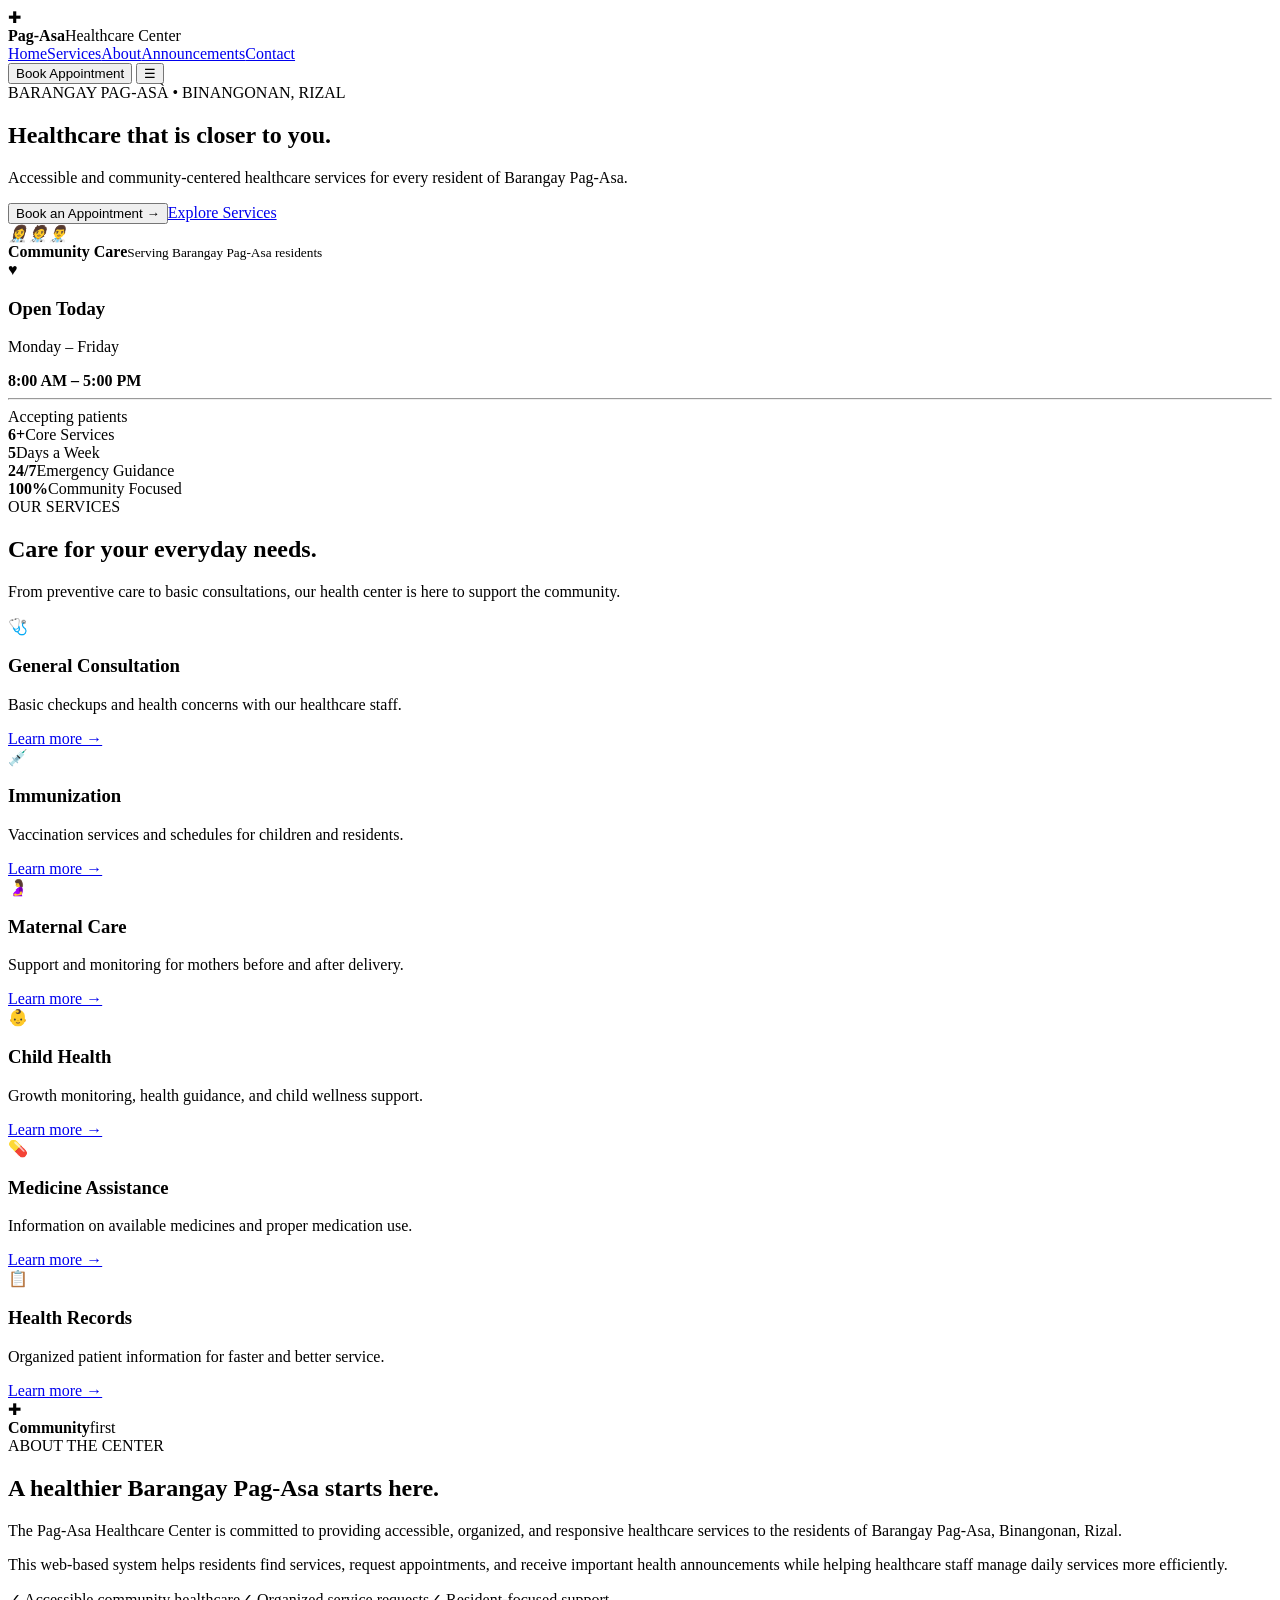
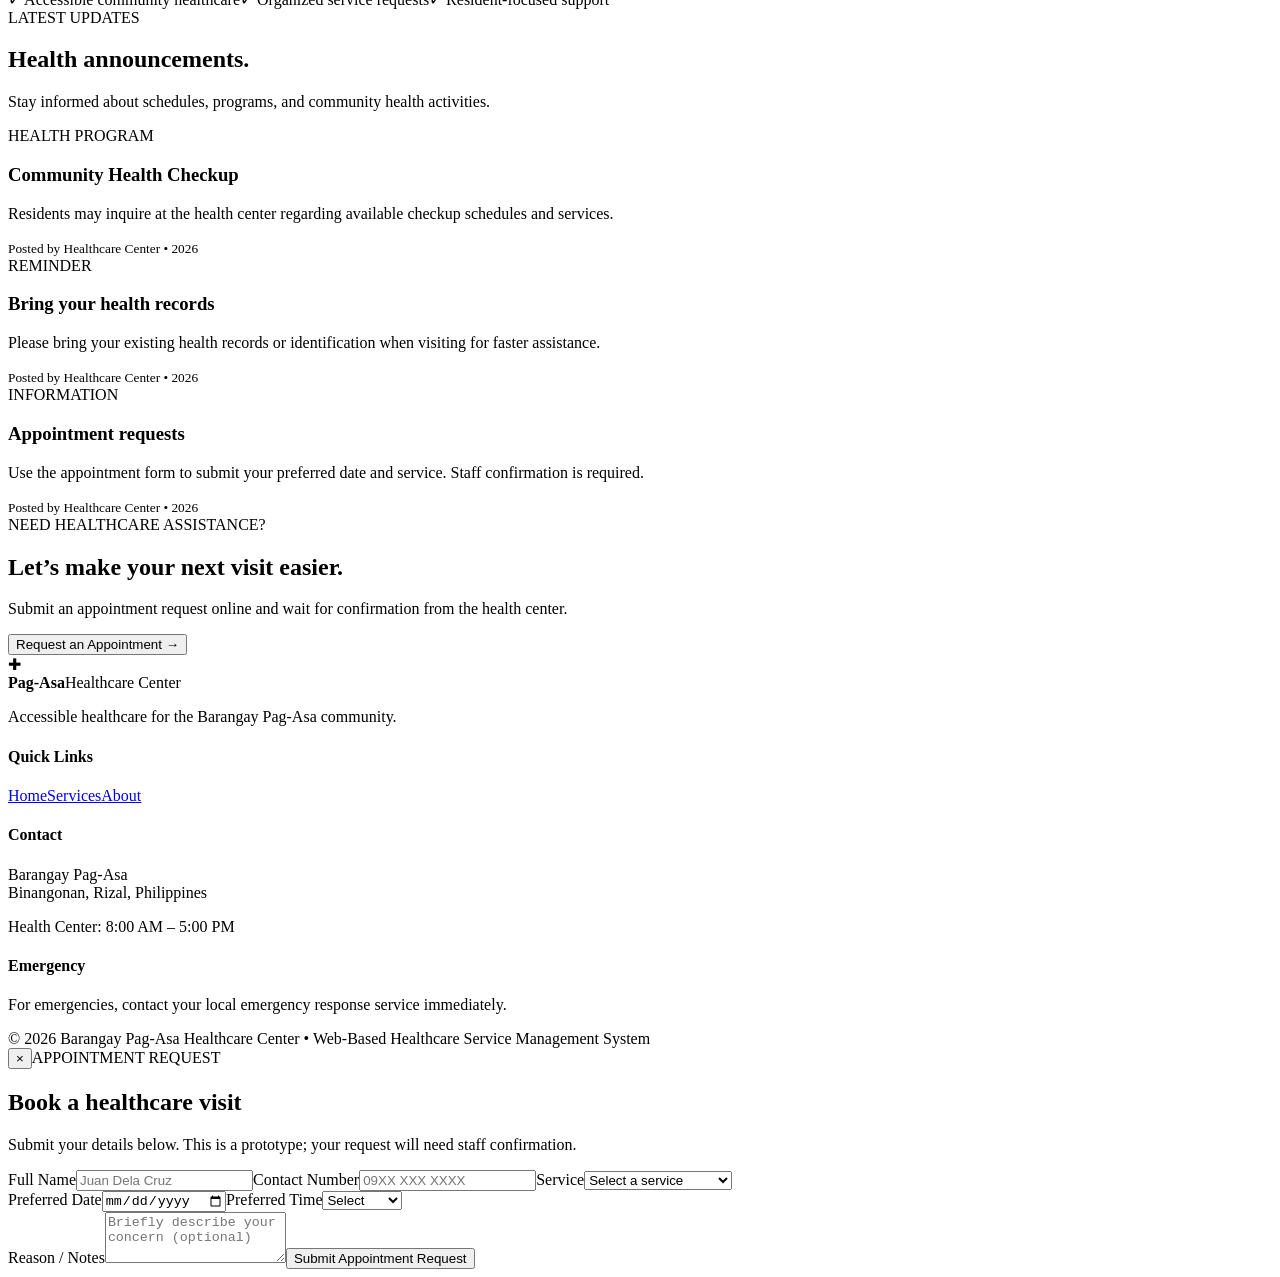
==== index.html @ b0f1bfab "Create Barangay Pag-Asa Healthcare Center website" ====
<!DOCTYPE html>
<html lang="en">
<head>
  <meta charset="UTF-8" />
  <meta name="viewport" content="width=device-width, initial-scale=1.0" />
  <meta name="description" content="Barangay Pag-Asa Healthcare Center - Web-Based Healthcare Service Management System" />
  <title>Pag-Asa Healthcare Center</title>
  <link rel="preconnect" href="https://fonts.googleapis.com">
  <link rel="preconnect" href="https://fonts.gstatic.com" crossorigin>
  <link href="https://fonts.googleapis.com/css2?family=Inter:wght@400;500;600;700;800&display=swap" rel="stylesheet">
  <link rel="stylesheet" href="style.css" />
</head>
<body>
  <header class="navbar">
    <div class="brand"><div class="brand-icon">✚</div><div><strong>Pag-Asa</strong><span>Healthcare Center</span></div></div>
    <nav><a href="#home">Home</a><a href="#services">Services</a><a href="#about">About</a><a href="#announcements">Announcements</a><a href="#contact">Contact</a></nav>
    <button class="nav-btn" onclick="openModal()">Book Appointment</button>
    <button class="menu" onclick="toggleMenu()">☰</button>
  </header>

  <main>
    <section id="home" class="hero">
      <div class="hero-content">
        <div class="eyebrow">BARANGAY PAG-ASÀ • BINANGONAN, RIZAL</div>
        <h1>Healthcare that is <span>closer to you.</span></h1>
        <p>Accessible and community-centered healthcare services for every resident of Barangay Pag-Asa.</p>
        <div class="hero-actions"><button class="primary" onclick="openModal()">Book an Appointment <span>→</span></button><a class="secondary" href="#services">Explore Services</a></div>
        <div class="trust"><div class="avatars"><i>👩‍⚕️</i><i>🧑‍⚕️</i><i>👨‍⚕️</i></div><div><strong>Community Care</strong><small>Serving Barangay Pag-Asa residents</small></div></div>
      </div>
      <div class="hero-card"><div class="pulse">♥</div><h3>Open Today</h3><p>Monday – Friday</p><strong>8:00 AM – 5:00 PM</strong><hr><div class="status"><span></span> Accepting patients</div></div>
    </section>

    <section class="stats"><div><strong>6+</strong><span>Core Services</span></div><div><strong>5</strong><span>Days a Week</span></div><div><strong>24/7</strong><span>Emergency Guidance</span></div><div><strong>100%</strong><span>Community Focused</span></div></section>

    <section id="services" class="section"><div class="section-heading"><div><span class="kicker">OUR SERVICES</span><h2>Care for your everyday needs.</h2></div><p>From preventive care to basic consultations, our health center is here to support the community.</p></div>
      <div class="service-grid">
        <article><div class="icon">🩺</div><h3>General Consultation</h3><p>Basic checkups and health concerns with our healthcare staff.</p><a href="#contact">Learn more →</a></article>
        <article><div class="icon">💉</div><h3>Immunization</h3><p>Vaccination services and schedules for children and residents.</p><a href="#contact">Learn more →</a></article>
        <article><div class="icon">🤰</div><h3>Maternal Care</h3><p>Support and monitoring for mothers before and after delivery.</p><a href="#contact">Learn more →</a></article>
        <article><div class="icon">👶</div><h3>Child Health</h3><p>Growth monitoring, health guidance, and child wellness support.</p><a href="#contact">Learn more →</a></article>
        <article><div class="icon">💊</div><h3>Medicine Assistance</h3><p>Information on available medicines and proper medication use.</p><a href="#contact">Learn more →</a></article>
        <article><div class="icon">📋</div><h3>Health Records</h3><p>Organized patient information for faster and better service.</p><a href="#contact">Learn more →</a></article>
      </div>
    </section>

    <section id="about" class="about section"><div class="about-art"><div class="cross">✚</div><div class="about-badge"><strong>Community</strong><span>first</span></div></div><div><span class="kicker">ABOUT THE CENTER</span><h2>A healthier Barangay Pag-Asa starts here.</h2><p>The Pag-Asa Healthcare Center is committed to providing accessible, organized, and responsive healthcare services to the residents of Barangay Pag-Asa, Binangonan, Rizal.</p><p>This web-based system helps residents find services, request appointments, and receive important health announcements while helping healthcare staff manage daily services more efficiently.</p><div class="checks"><span>✓ Accessible community healthcare</span><span>✓ Organized service requests</span><span>✓ Resident-focused support</span></div></div></section>

    <section id="announcements" class="section announcement"><div class="section-heading"><div><span class="kicker">LATEST UPDATES</span><h2>Health announcements.</h2></div><p>Stay informed about schedules, programs, and community health activities.</p></div><div class="announcement-grid"><article><span class="tag">HEALTH PROGRAM</span><h3>Community Health Checkup</h3><p>Residents may inquire at the health center regarding available checkup schedules and services.</p><small>Posted by Healthcare Center • 2026</small></article><article><span class="tag">REMINDER</span><h3>Bring your health records</h3><p>Please bring your existing health records or identification when visiting for faster assistance.</p><small>Posted by Healthcare Center • 2026</small></article><article><span class="tag">INFORMATION</span><h3>Appointment requests</h3><p>Use the appointment form to submit your preferred date and service. Staff confirmation is required.</p><small>Posted by Healthcare Center • 2026</small></article></div></section>

    <section class="cta"><div><span class="kicker">NEED HEALTHCARE ASSISTANCE?</span><h2>Let’s make your next visit easier.</h2><p>Submit an appointment request online and wait for confirmation from the health center.</p></div><button class="primary light" onclick="openModal()">Request an Appointment →</button></section>
  </main>

  <footer id="contact"><div class="footer-brand"><div class="brand"><div class="brand-icon">✚</div><div><strong>Pag-Asa</strong><span>Healthcare Center</span></div></div><p>Accessible healthcare for the Barangay Pag-Asa community.</p></div><div><h4>Quick Links</h4><a href="#home">Home</a><a href="#services">Services</a><a href="#about">About</a></div><div><h4>Contact</h4><p>Barangay Pag-Asa<br>Binangonan, Rizal, Philippines</p><p>Health Center: 8:00 AM – 5:00 PM</p></div><div><h4>Emergency</h4><p class="emergency">For emergencies, contact your local emergency response service immediately.</p></div><div class="copyright">© 2026 Barangay Pag-Asa Healthcare Center • Web-Based Healthcare Service Management System</div></footer>

  <div id="modal" class="modal" aria-hidden="true"><div class="modal-box"><button class="close" onclick="closeModal()">×</button><span class="kicker">APPOINTMENT REQUEST</span><h2>Book a healthcare visit</h2><p>Submit your details below. This is a prototype; your request will need staff confirmation.</p><form id="appointmentForm" onsubmit="submitAppointment(event)"><label>Full Name<input required name="name" placeholder="Juan Dela Cruz"></label><label>Contact Number<input required name="contact" placeholder="09XX XXX XXXX"></label><label>Service<select required name="service"><option value="">Select a service</option><option>General Consultation</option><option>Immunization</option><option>Maternal Care</option><option>Child Health</option><option>Medicine Assistance</option></select></label><div class="form-row"><label>Preferred Date<input required type="date" name="date"></label><label>Preferred Time<select required name="time"><option value="">Select</option><option>8:00 AM</option><option>9:00 AM</option><option>10:00 AM</option><option>1:00 PM</option><option>2:00 PM</option><option>3:00 PM</option></select></label></div><label>Reason / Notes<textarea name="notes" rows="3" placeholder="Briefly describe your concern (optional)"></textarea></label><button class="primary full" type="submit">Submit Appointment Request</button></form><div id="success" class="success" hidden>✓ Request submitted! Please wait for healthcare staff confirmation.</div></div></div>
  <script src="script.js"></script>
</body>
</html>
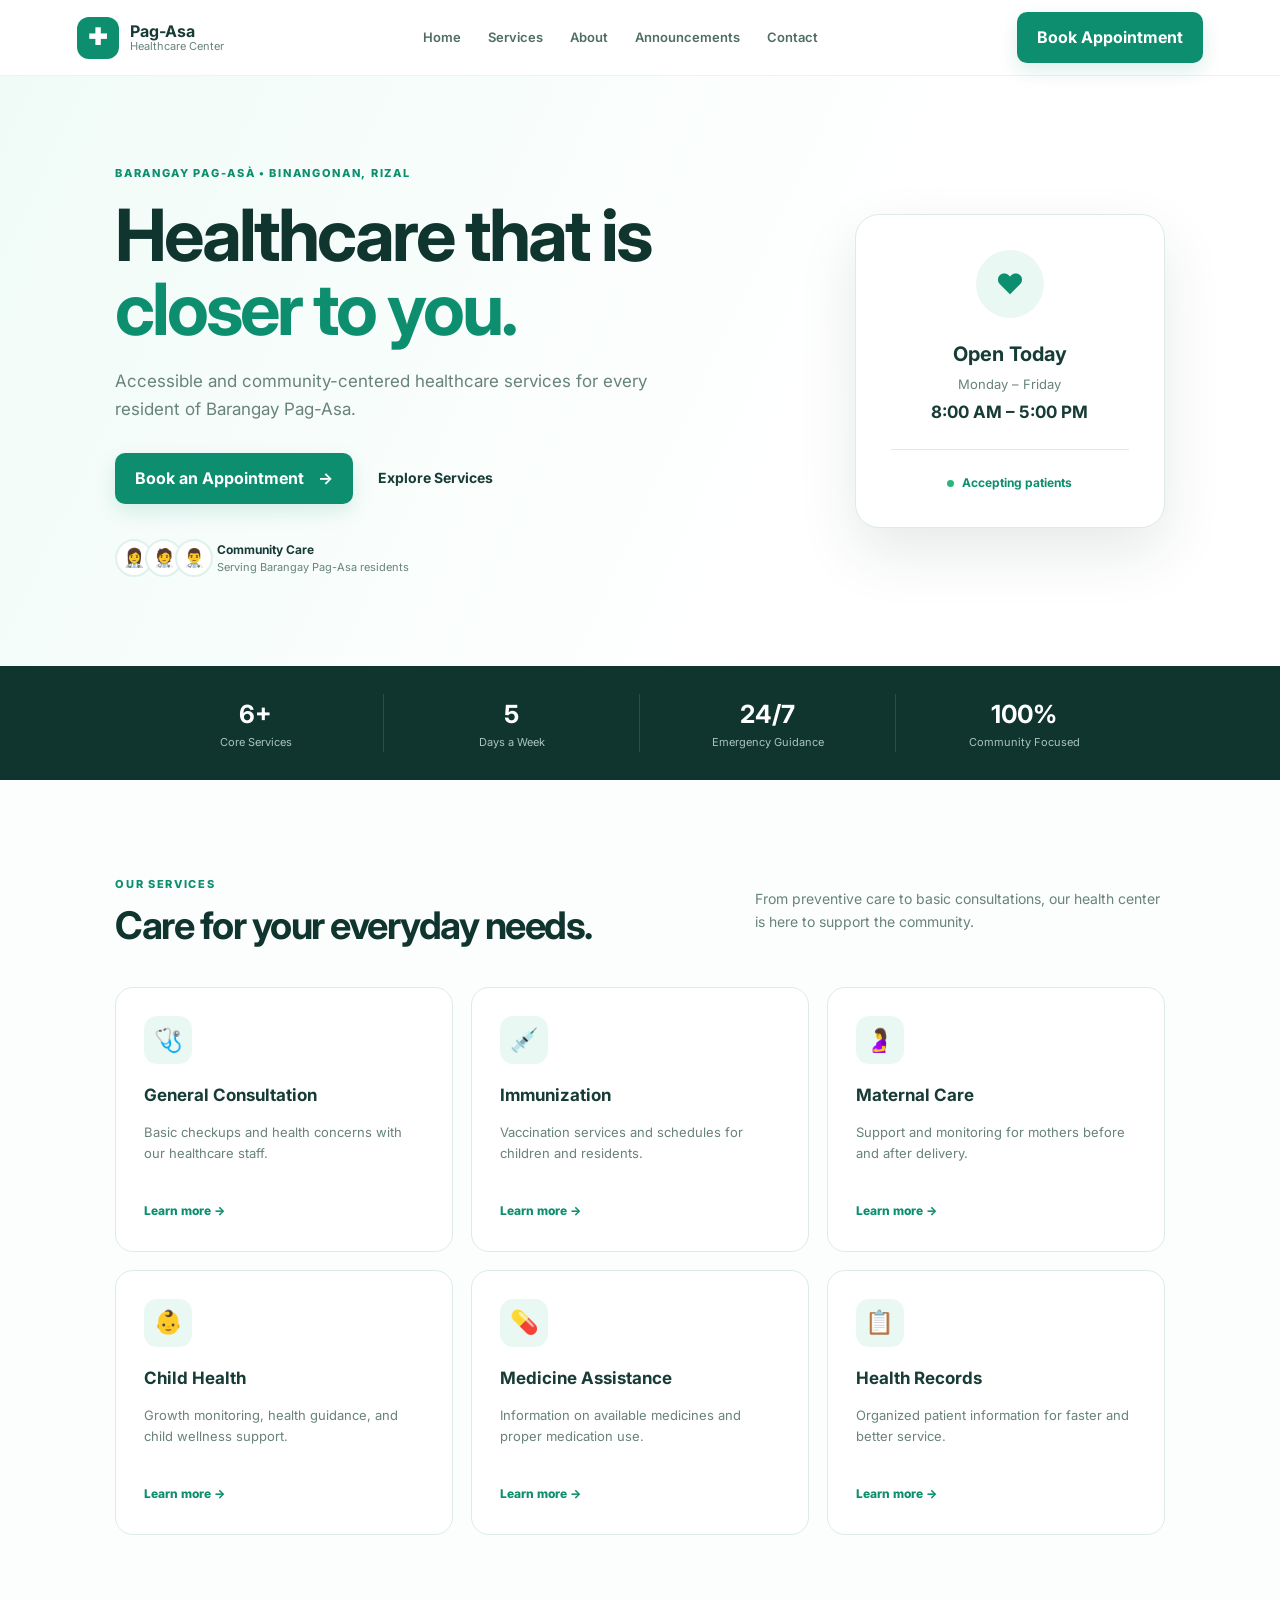
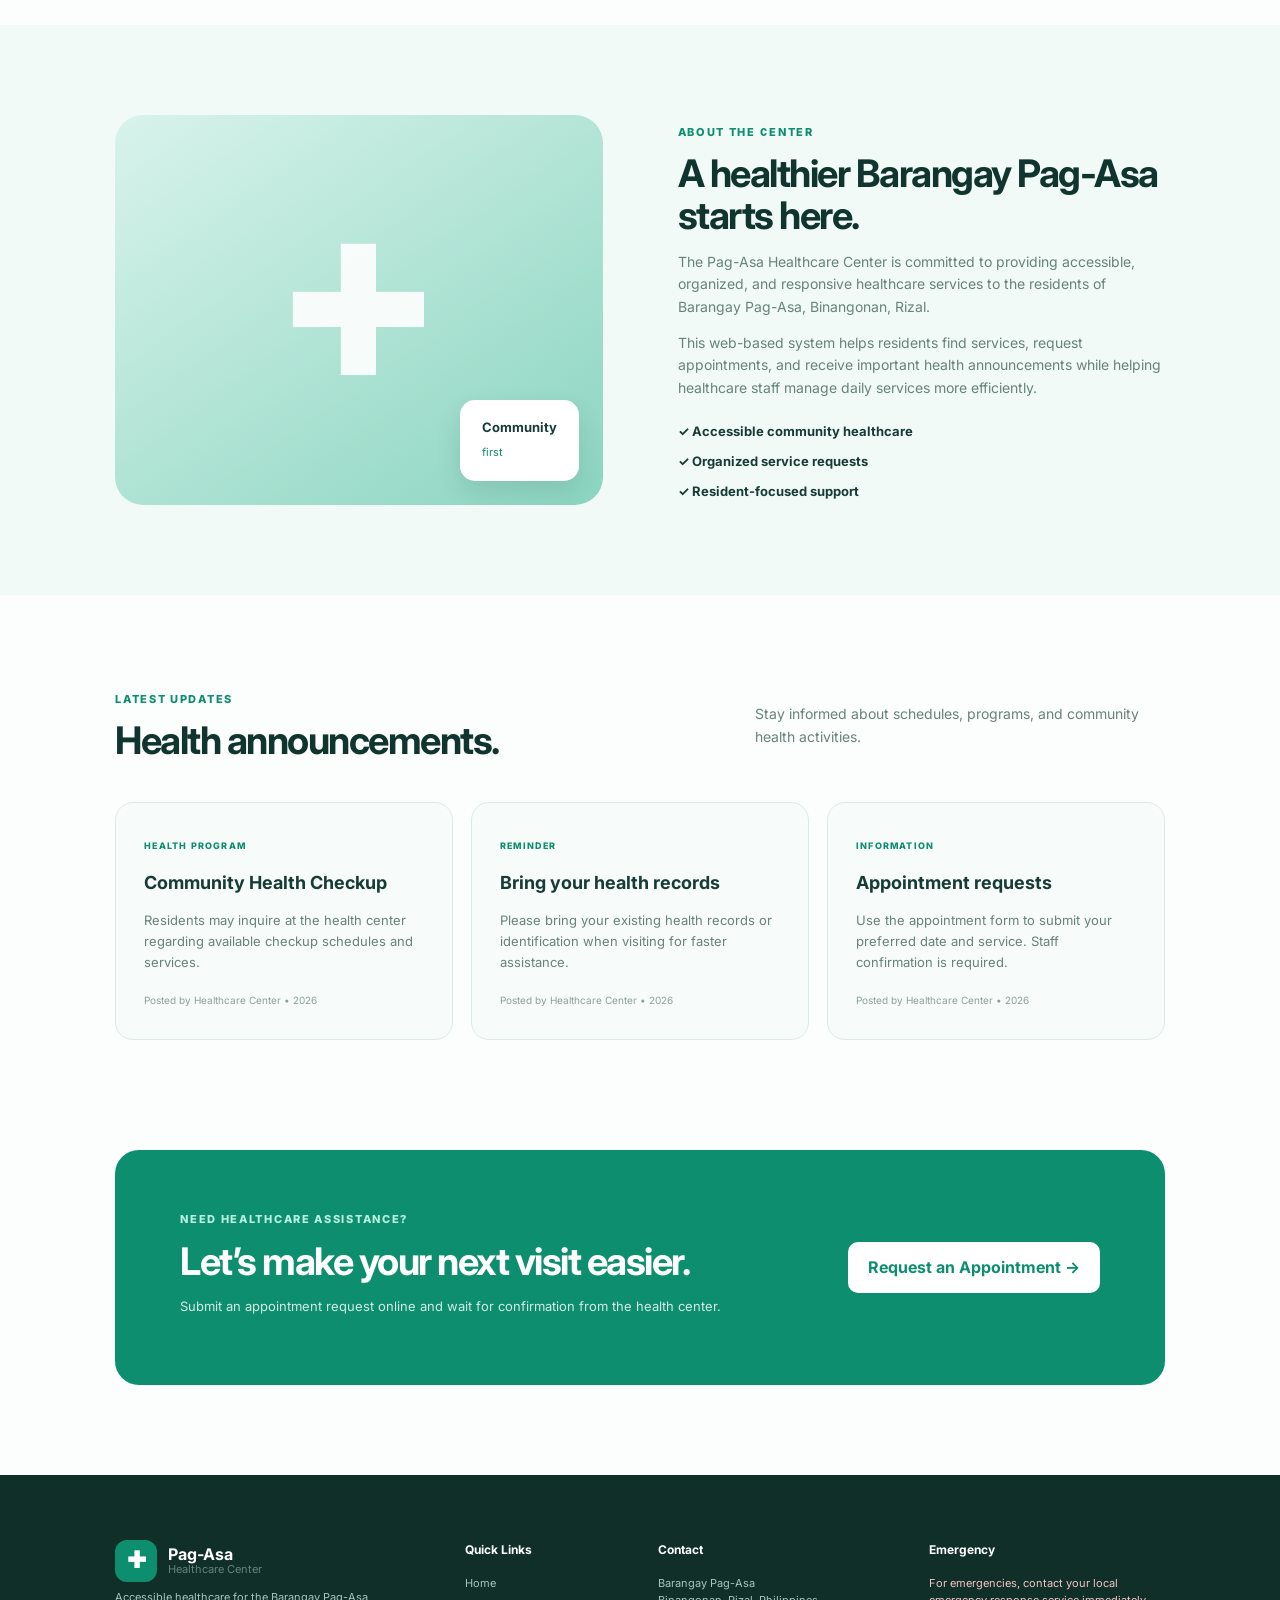
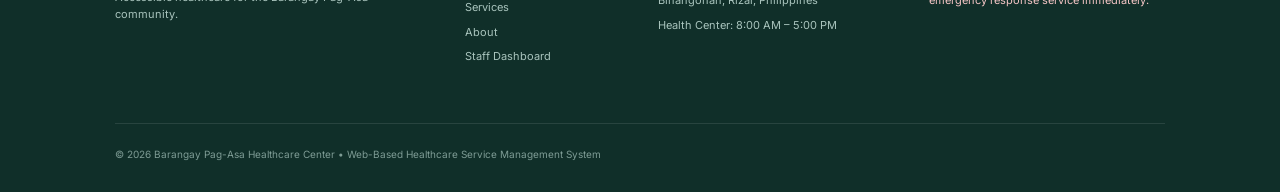
==== commit 2b4e8a9b: "Add staff dashboard link" ====
--- a/index.html
+++ b/index.html
@@ -1,58 +1,2 @@
 <!DOCTYPE html>
-<html lang="en">
-<head>
-  <meta charset="UTF-8" />
-  <meta name="viewport" content="width=device-width, initial-scale=1.0" />
-  <meta name="description" content="Barangay Pag-Asa Healthcare Center - Web-Based Healthcare Service Management System" />
-  <title>Pag-Asa Healthcare Center</title>
-  <link rel="preconnect" href="https://fonts.googleapis.com">
-  <link rel="preconnect" href="https://fonts.gstatic.com" crossorigin>
-  <link href="https://fonts.googleapis.com/css2?family=Inter:wght@400;500;600;700;800&display=swap" rel="stylesheet">
-  <link rel="stylesheet" href="style.css" />
-</head>
-<body>
-  <header class="navbar">
-    <div class="brand"><div class="brand-icon">✚</div><div><strong>Pag-Asa</strong><span>Healthcare Center</span></div></div>
-    <nav><a href="#home">Home</a><a href="#services">Services</a><a href="#about">About</a><a href="#announcements">Announcements</a><a href="#contact">Contact</a></nav>
-    <button class="nav-btn" onclick="openModal()">Book Appointment</button>
-    <button class="menu" onclick="toggleMenu()">☰</button>
-  </header>
-
-  <main>
-    <section id="home" class="hero">
-      <div class="hero-content">
-        <div class="eyebrow">BARANGAY PAG-ASÀ • BINANGONAN, RIZAL</div>
-        <h1>Healthcare that is <span>closer to you.</span></h1>
-        <p>Accessible and community-centered healthcare services for every resident of Barangay Pag-Asa.</p>
-        <div class="hero-actions"><button class="primary" onclick="openModal()">Book an Appointment <span>→</span></button><a class="secondary" href="#services">Explore Services</a></div>
-        <div class="trust"><div class="avatars"><i>👩‍⚕️</i><i>🧑‍⚕️</i><i>👨‍⚕️</i></div><div><strong>Community Care</strong><small>Serving Barangay Pag-Asa residents</small></div></div>
-      </div>
-      <div class="hero-card"><div class="pulse">♥</div><h3>Open Today</h3><p>Monday – Friday</p><strong>8:00 AM – 5:00 PM</strong><hr><div class="status"><span></span> Accepting patients</div></div>
-    </section>
-
-    <section class="stats"><div><strong>6+</strong><span>Core Services</span></div><div><strong>5</strong><span>Days a Week</span></div><div><strong>24/7</strong><span>Emergency Guidance</span></div><div><strong>100%</strong><span>Community Focused</span></div></section>
-
-    <section id="services" class="section"><div class="section-heading"><div><span class="kicker">OUR SERVICES</span><h2>Care for your everyday needs.</h2></div><p>From preventive care to basic consultations, our health center is here to support the community.</p></div>
-      <div class="service-grid">
-        <article><div class="icon">🩺</div><h3>General Consultation</h3><p>Basic checkups and health concerns with our healthcare staff.</p><a href="#contact">Learn more →</a></article>
-        <article><div class="icon">💉</div><h3>Immunization</h3><p>Vaccination services and schedules for children and residents.</p><a href="#contact">Learn more →</a></article>
-        <article><div class="icon">🤰</div><h3>Maternal Care</h3><p>Support and monitoring for mothers before and after delivery.</p><a href="#contact">Learn more →</a></article>
-        <article><div class="icon">👶</div><h3>Child Health</h3><p>Growth monitoring, health guidance, and child wellness support.</p><a href="#contact">Learn more →</a></article>
-        <article><div class="icon">💊</div><h3>Medicine Assistance</h3><p>Information on available medicines and proper medication use.</p><a href="#contact">Learn more →</a></article>
-        <article><div class="icon">📋</div><h3>Health Records</h3><p>Organized patient information for faster and better service.</p><a href="#contact">Learn more →</a></article>
-      </div>
-    </section>
-
-    <section id="about" class="about section"><div class="about-art"><div class="cross">✚</div><div class="about-badge"><strong>Community</strong><span>first</span></div></div><div><span class="kicker">ABOUT THE CENTER</span><h2>A healthier Barangay Pag-Asa starts here.</h2><p>The Pag-Asa Healthcare Center is committed to providing accessible, organized, and responsive healthcare services to the residents of Barangay Pag-Asa, Binangonan, Rizal.</p><p>This web-based system helps residents find services, request appointments, and receive important health announcements while helping healthcare staff manage daily services more efficiently.</p><div class="checks"><span>✓ Accessible community healthcare</span><span>✓ Organized service requests</span><span>✓ Resident-focused support</span></div></div></section>
-
-    <section id="announcements" class="section announcement"><div class="section-heading"><div><span class="kicker">LATEST UPDATES</span><h2>Health announcements.</h2></div><p>Stay informed about schedules, programs, and community health activities.</p></div><div class="announcement-grid"><article><span class="tag">HEALTH PROGRAM</span><h3>Community Health Checkup</h3><p>Residents may inquire at the health center regarding available checkup schedules and services.</p><small>Posted by Healthcare Center • 2026</small></article><article><span class="tag">REMINDER</span><h3>Bring your health records</h3><p>Please bring your existing health records or identification when visiting for faster assistance.</p><small>Posted by Healthcare Center • 2026</small></article><article><span class="tag">INFORMATION</span><h3>Appointment requests</h3><p>Use the appointment form to submit your preferred date and service. Staff confirmation is required.</p><small>Posted by Healthcare Center • 2026</small></article></div></section>
-
-    <section class="cta"><div><span class="kicker">NEED HEALTHCARE ASSISTANCE?</span><h2>Let’s make your next visit easier.</h2><p>Submit an appointment request online and wait for confirmation from the health center.</p></div><button class="primary light" onclick="openModal()">Request an Appointment →</button></section>
-  </main>
-
-  <footer id="contact"><div class="footer-brand"><div class="brand"><div class="brand-icon">✚</div><div><strong>Pag-Asa</strong><span>Healthcare Center</span></div></div><p>Accessible healthcare for the Barangay Pag-Asa community.</p></div><div><h4>Quick Links</h4><a href="#home">Home</a><a href="#services">Services</a><a href="#about">About</a></div><div><h4>Contact</h4><p>Barangay Pag-Asa<br>Binangonan, Rizal, Philippines</p><p>Health Center: 8:00 AM – 5:00 PM</p></div><div><h4>Emergency</h4><p class="emergency">For emergencies, contact your local emergency response service immediately.</p></div><div class="copyright">© 2026 Barangay Pag-Asa Healthcare Center • Web-Based Healthcare Service Management System</div></footer>
-
-  <div id="modal" class="modal" aria-hidden="true"><div class="modal-box"><button class="close" onclick="closeModal()">×</button><span class="kicker">APPOINTMENT REQUEST</span><h2>Book a healthcare visit</h2><p>Submit your details below. This is a prototype; your request will need staff confirmation.</p><form id="appointmentForm" onsubmit="submitAppointment(event)"><label>Full Name<input required name="name" placeholder="Juan Dela Cruz"></label><label>Contact Number<input required name="contact" placeholder="09XX XXX XXXX"></label><label>Service<select required name="service"><option value="">Select a service</option><option>General Consultation</option><option>Immunization</option><option>Maternal Care</option><option>Child Health</option><option>Medicine Assistance</option></select></label><div class="form-row"><label>Preferred Date<input required type="date" name="date"></label><label>Preferred Time<select required name="time"><option value="">Select</option><option>8:00 AM</option><option>9:00 AM</option><option>10:00 AM</option><option>1:00 PM</option><option>2:00 PM</option><option>3:00 PM</option></select></label></div><label>Reason / Notes<textarea name="notes" rows="3" placeholder="Briefly describe your concern (optional)"></textarea></label><button class="primary full" type="submit">Submit Appointment Request</button></form><div id="success" class="success" hidden>✓ Request submitted! Please wait for healthcare staff confirmation.</div></div></div>
-  <script src="script.js"></script>
-</body>
-</html>+<html lang="en"><head><meta charset="UTF-8"><meta name="viewport" content="width=device-width,initial-scale=1"><meta name="description" content="Web-Based Healthcare Service Management System for Barangay Pag-Asa, Binangonan, Rizal"><title>Pag-Asa Healthcare Center</title><link rel="preconnect" href="https://fonts.googleapis.com"><link rel="preconnect" href="https://fonts.gstatic.com" crossorigin><link href="https://fonts.googleapis.com/css2?family=Inter:wght@400;500;600;700;800&display=swap" rel="stylesheet"><link rel="stylesheet" href="style.css"></head><body><header class="navbar"><div class="brand"><div class="brand-icon">✚</div><div><strong>Pag-Asa</strong><span>Healthcare Center</span></div></div><nav><a href="#home">Home</a><a href="#services">Services</a><a href="#about">About</a><a href="#announcements">Announcements</a><a href="#contact">Contact</a></nav><button class="nav-btn" onclick="openModal()">Book Appointment</button><button class="menu" onclick="toggleMenu()">☰</button></header><main><section id="home" class="hero"><div class="hero-content"><div class="eyebrow">BARANGAY PAG-ASÀ • BINANGONAN, RIZAL</div><h1>Healthcare that is <span>closer to you.</span></h1><p>Accessible and community-centered healthcare services for every resident of Barangay Pag-Asa.</p><div class="hero-actions"><button class="primary" onclick="openModal()">Book an Appointment <span>→</span></button><a class="secondary" href="#services">Explore Services</a></div><div class="trust"><div class="avatars"><i>👩‍⚕️</i><i>🧑‍⚕️</i><i>👨‍⚕️</i></div><div><strong>Community Care</strong><small>Serving Barangay Pag-Asa residents</small></div></div></div><div class="hero-card"><div class="pulse">♥</div><h3>Open Today</h3><p>Monday – Friday</p><strong>8:00 AM – 5:00 PM</strong><hr><div class="status"><span></span> Accepting patients</div></div></section><section class="stats"><div><strong>6+</strong><span>Core Services</span></div><div><strong>5</strong><span>Days a Week</span></div><div><strong>24/7</strong><span>Emergency Guidance</span></div><div><strong>100%</strong><span>Community Focused</span></div></section><section id="services" class="section"><div class="section-heading"><div><span class="kicker">OUR SERVICES</span><h2>Care for your everyday needs.</h2></div><p>From preventive care to basic consultations, our health center is here to support the community.</p></div><div class="service-grid"><article><div class="icon">🩺</div><h3>General Consultation</h3><p>Basic checkups and health concerns with our healthcare staff.</p><a href="#contact">Learn more →</a></article><article><div class="icon">💉</div><h3>Immunization</h3><p>Vaccination services and schedules for children and residents.</p><a href="#contact">Learn more →</a></article><article><div class="icon">🤰</div><h3>Maternal Care</h3><p>Support and monitoring for mothers before and after delivery.</p><a href="#contact">Learn more →</a></article><article><div class="icon">👶</div><h3>Child Health</h3><p>Growth monitoring, health guidance, and child wellness support.</p><a href="#contact">Learn more →</a></article><article><div class="icon">💊</div><h3>Medicine Assistance</h3><p>Information on available medicines and proper medication use.</p><a href="#contact">Learn more →</a></article><article><div class="icon">📋</div><h3>Health Records</h3><p>Organized patient information for faster and better service.</p><a href="#contact">Learn more →</a></article></div></section><section id="about" class="about section"><div class="about-art"><div class="cross">✚</div><div class="about-badge"><strong>Community</strong><span>first</span></div></div><div><span class="kicker">ABOUT THE CENTER</span><h2>A healthier Barangay Pag-Asa starts here.</h2><p>The Pag-Asa Healthcare Center is committed to providing accessible, organized, and responsive healthcare services to the residents of Barangay Pag-Asa, Binangonan, Rizal.</p><p>This web-based system helps residents find services, request appointments, and receive important health announcements while helping healthcare staff manage daily services more efficiently.</p><div class="checks"><span>✓ Accessible community healthcare</span><span>✓ Organized service requests</span><span>✓ Resident-focused support</span></div></div></section><section id="announcements" class="section announcement"><div class="section-heading"><div><span class="kicker">LATEST UPDATES</span><h2>Health announcements.</h2></div><p>Stay informed about schedules, programs, and community health activities.</p></div><div class="announcement-grid"><article><span class="tag">HEALTH PROGRAM</span><h3>Community Health Checkup</h3><p>Residents may inquire at the health center regarding available checkup schedules and services.</p><small>Posted by Healthcare Center • 2026</small></article><article><span class="tag">REMINDER</span><h3>Bring your health records</h3><p>Please bring your existing health records or identification when visiting for faster assistance.</p><small>Posted by Healthcare Center • 2026</small></article><article><span class="tag">INFORMATION</span><h3>Appointment requests</h3><p>Use the appointment form to submit your preferred date and service. Staff confirmation is required.</p><small>Posted by Healthcare Center • 2026</small></article></div></section><section class="cta"><div><span class="kicker">NEED HEALTHCARE ASSISTANCE?</span><h2>Let’s make your next visit easier.</h2><p>Submit an appointment request online and wait for confirmation from the health center.</p></div><button class="primary light" onclick="openModal()">Request an Appointment →</button></section></main><footer id="contact"><div class="footer-brand"><div class="brand"><div class="brand-icon">✚</div><div><strong>Pag-Asa</strong><span>Healthcare Center</span></div></div><p>Accessible healthcare for the Barangay Pag-Asa community.</p></div><div><h4>Quick Links</h4><a href="#home">Home</a><a href="#services">Services</a><a href="#about">About</a><a href="dashboard.html">Staff Dashboard</a></div><div><h4>Contact</h4><p>Barangay Pag-Asa<br>Binangonan, Rizal, Philippines</p><p>Health Center: 8:00 AM – 5:00 PM</p></div><div><h4>Emergency</h4><p class="emergency">For emergencies, contact your local emergency response service immediately.</p></div><div class="copyright">© 2026 Barangay Pag-Asa Healthcare Center • Web-Based Healthcare Service Management System</div></footer><div id="modal" class="modal" aria-hidden="true"><div class="modal-box"><button class="close" onclick="closeModal()">×</button><span class="kicker">APPOINTMENT REQUEST</span><h2>Book a healthcare visit</h2><p>Submit your details below. This is a prototype; your request will need staff confirmation.</p><form id="appointmentForm" onsubmit="submitAppointment(event)"><label>Full Name<input required name="name" placeholder="Juan Dela Cruz"></label><label>Contact Number<input required name="contact" placeholder="09XX XXX XXXX"></label><label>Service<select required name="service"><option value="">Select a service</option><option>General Consultation</option><option>Immunization</option><option>Maternal Care</option><option>Child Health</option><option>Medicine Assistance</option></select></label><div class="form-row"><label>Preferred Date<input required type="date" name="date"></label><label>Preferred Time<select required name="time"><option value="">Select</option><option>8:00 AM</option><option>9:00 AM</option><option>10:00 AM</option><option>1:00 PM</option><option>2:00 PM</option><option>3:00 PM</option></select></label></div><label>Reason / Notes<textarea name="notes" rows="3" placeholder="Briefly describe your concern (optional)"></textarea></label><button class="primary full" type="submit">Submit Appointment Request</button></form><div id="success" class="success" hidden>✓ Request submitted! Please wait for healthcare staff confirmation.</div></div></div><script src="script.js"></script></body></html>
--- a/style.css
+++ b/style.css
@@ -0,0 +1,2 @@
+:root{--green:#0d8f6f;--dark:#10352e;--mint:#e9f8f3;--text:#173b35;--muted:#68827c;--white:#fff;--line:#dcebe6}*{box-sizing:border-box}html{scroll-behavior:smooth}body{margin:0;font-family:Inter,Arial,sans-serif;color:var(--text);background:#fbfefd;line-height:1.6}a{text-decoration:none;color:inherit}button{font:inherit;border:0;cursor:pointer}.navbar{height:76px;display:flex;align-items:center;justify-content:space-between;padding:0 6%;background:#fff;border-bottom:1px solid #edf3f1;position:sticky;top:0;z-index:20}.brand{display:flex;align-items:center;gap:11px}.brand-icon{width:42px;height:42px;border-radius:12px;background:var(--green);color:#fff;display:grid;place-items:center;font-size:23px;font-weight:800}.brand strong,.brand span{display:block;line-height:1.15}.brand strong{font-size:16px}.brand span{font-size:11px;color:var(--muted)}nav{display:flex;gap:27px;font-size:13px;font-weight:600;color:#4f6c65}nav a:hover{color:var(--green)}.nav-btn,.primary{background:var(--green);color:white;padding:13px 20px;border-radius:10px;font-weight:700;box-shadow:0 8px 20px rgba(13,143,111,.14)}.nav-btn:hover,.primary:hover{transform:translateY(-1px)}.menu{display:none;background:none;font-size:25px}.hero{min-height:590px;padding:75px 9%;display:flex;align-items:center;justify-content:space-between;background:linear-gradient(115deg,#f0fbf7 0%,#fff 65%);gap:50px}.hero-content{max-width:650px}.eyebrow,.kicker{font-size:11px;font-weight:800;letter-spacing:1.7px;color:var(--green)}h1{font-size:clamp(43px,6vw,72px);line-height:1.03;letter-spacing:-3px;margin:16px 0 22px;color:var(--dark)}h1 span{color:var(--green)}.hero p{font-size:17px;color:var(--muted);max-width:560px}.hero-actions{display:flex;align-items:center;gap:25px;margin:30px 0}.primary span{margin-left:10px}.secondary{font-weight:700;font-size:14px}.trust{display:flex;align-items:center;gap:12px;margin-top:35px}.avatars{display:flex}.avatars i{font-style:normal;width:38px;height:38px;background:white;border:2px solid #dff1eb;border-radius:50%;display:grid;place-items:center;margin-right:-8px;font-size:18px}.trust strong,.trust small{display:block}.trust strong{font-size:12px}.trust small{font-size:11px;color:var(--muted)}.hero-card{width:310px;background:#fff;border:1px solid var(--line);border-radius:24px;padding:35px;box-shadow:0 25px 60px rgba(16,53,46,.1);text-align:center}.pulse{width:68px;height:68px;border-radius:50%;background:var(--mint);color:var(--green);display:grid;place-items:center;font-size:28px;margin:0 auto 20px}.hero-card h3{margin:0;font-size:20px}.hero-card p{margin:4px 0;color:var(--muted);font-size:13px}.hero-card>strong{font-size:17px}.hero-card hr{border:0;border-top:1px solid var(--line);margin:23px 0}.status{font-size:12px;font-weight:700;color:var(--green)}.status span{display:inline-block;width:7px;height:7px;border-radius:50%;background:#27b77e;margin-right:5px}.stats{display:grid;grid-template-columns:repeat(4,1fr);background:var(--dark);color:white;padding:28px 10%}.stats div{text-align:center;border-right:1px solid rgba(255,255,255,.12)}.stats div:last-child{border:0}.stats strong,.stats span{display:block}.stats strong{font-size:25px}.stats span{font-size:11px;color:#a9c4bd}.section{padding:90px 9%}.section-heading{display:flex;justify-content:space-between;align-items:end;margin-bottom:40px;gap:30px}.section-heading h2,.about h2,.cta h2{font-size:38px;line-height:1.1;letter-spacing:-1.5px;margin:10px 0 0;color:var(--dark)}.section-heading p{max-width:410px;color:var(--muted);font-size:14px}.service-grid{display:grid;grid-template-columns:repeat(3,1fr);gap:18px}.service-grid article{padding:28px;border:1px solid var(--line);border-radius:18px;background:#fff}.icon{width:48px;height:48px;border-radius:13px;background:var(--mint);display:grid;place-items:center;font-size:23px}.service-grid h3{margin:18px 0 8px;font-size:17px}.service-grid p{color:var(--muted);font-size:13px;min-height:62px}.service-grid a{color:var(--green);font-size:12px;font-weight:800}.about{display:grid;grid-template-columns:1fr 1fr;gap:75px;align-items:center;background:#f1faf7}.about-art{height:390px;border-radius:28px;background:linear-gradient(145deg,#d8f3eb,#8bd5c0);display:grid;place-items:center;position:relative;overflow:hidden}.cross{font-size:180px;color:white;opacity:.9}.about-badge{position:absolute;bottom:24px;right:24px;background:white;padding:17px 22px;border-radius:15px;box-shadow:0 10px 25px rgba(16,53,46,.12)}.about-badge strong{display:block;font-size:13px}.about-badge span{font-size:11px;color:var(--green)}.about p{color:var(--muted);font-size:14px}.checks{display:grid;gap:9px;margin-top:22px;font-size:13px;font-weight:700}.announcement-grid{display:grid;grid-template-columns:repeat(3,1fr);gap:18px}.announcement-grid article{padding:28px;border-radius:18px;background:#f7fbfa;border:1px solid var(--line)}.tag{font-size:9px;font-weight:800;letter-spacing:1.2px;color:var(--green)}.announcement-grid h3{font-size:18px;margin:12px 0 8px}.announcement-grid p{font-size:13px;color:var(--muted)}.announcement-grid small{font-size:10px;color:#8ba09a}.cta{margin:20px 9% 90px;padding:55px 65px;background:var(--green);color:#fff;border-radius:24px;display:flex;justify-content:space-between;align-items:center;gap:30px}.cta .kicker{color:#b9f0df}.cta h2{color:white}.cta p{font-size:13px;opacity:.82}.light{background:#fff;color:var(--green);box-shadow:none}.full{width:100%;margin-top:8px}.footer-brand{max-width:290px}footer{background:#102f29;color:#d8e8e3;padding:65px 9% 30px;display:grid;grid-template-columns:2fr 1fr 1.5fr 1.5fr;gap:35px;position:relative}footer .brand strong{color:white}footer h4{color:white;font-size:12px;margin:0 0 16px}footer a,footer p{display:block;color:#a9c4bd;font-size:11px;margin:7px 0}.emergency{color:#f4c5c5!important}.copyright{grid-column:1/-1;border-top:1px solid rgba(255,255,255,.1);padding-top:22px;margin-top:15px;font-size:10px;color:#7e9c95}.modal{display:none;position:fixed;inset:0;background:rgba(6,28,23,.62);z-index:50;padding:20px;overflow:auto}.modal.show{display:grid;place-items:center}.modal-box{background:#fff;width:min(540px,100%);border-radius:20px;padding:34px;position:relative}.close{position:absolute;right:18px;top:15px;background:#f0f5f3;width:35px;height:35px;border-radius:50%;font-size:24px;color:var(--muted)}.modal-box h2{margin:8px 0;font-size:27px;color:var(--dark)}.modal-box>p{font-size:12px;color:var(--muted)}form{display:grid;gap:13px;margin-top:22px}label{font-size:11px;font-weight:700;color:#45625b}input,select,textarea{display:block;width:100%;margin-top:6px;border:1px solid #d6e7e2;border-radius:9px;padding:11px;font:inherit;font-size:12px;outline:none;background:#fbfefd}.form-row{display:grid;grid-template-columns:1fr 1fr;gap:12px}.success{margin-top:20px;padding:14px;border-radius:10px;background:var(--mint);color:#08775d;font-size:12px;font-weight:700}.dashboard-body{background:#f5f9f7;display:flex;min-height:100vh}.sidebar{width:245px;background:#10352e;color:#d7e9e4;min-height:100vh;padding:25px 16px;position:fixed;left:0;top:0;bottom:0;display:flex;flex-direction:column}.sidebar .brand{padding:0 10px 28px}.sidebar .brand strong{color:#fff}.side-label{font-size:9px;letter-spacing:1.4px;color:#78958d;font-weight:800;padding:16px 13px 8px}.sidebar>a{padding:11px 13px;border-radius:9px;font-size:12px;margin:2px 0;color:#a9c4bd;display:flex;gap:12px;align-items:center}.sidebar>a:hover,.sidebar>a.active{background:#1c5147;color:#fff}.sidebar-bottom{margin-top:auto}.user-mini{border-top:1px solid rgba(255,255,255,.1);padding:18px 10px;display:flex;gap:10px;align-items:center}.user-mini strong,.user-mini small{display:block}.user-mini strong{font-size:11px;color:white}.user-mini small{font-size:9px;color:#89a79f}.sidebar-bottom button{background:transparent;color:#8ba9a2;font-size:10px;padding:10px}.dash-main{margin-left:245px;width:calc(100% - 245px);padding:38px 4.5%}.dash-header{display:flex;justify-content:space-between;align-items:center;margin-bottom:30px}.dash-header h1{font-size:30px;letter-spacing:-1px;margin:8px 0;color:var(--dark)}.dash-header p{margin:0;color:var(--muted);font-size:12px}.header-actions{display:flex;gap:10px}.notification,.profile{background:#fff;border:1px solid var(--line);padding:10px 13px;border-radius:9px;color:var(--text);font-size:11px}.metric-grid{display:grid;grid-template-columns:repeat(4,1fr);gap:15px;margin-bottom:20px}.metric{background:#fff;border:1px solid var(--line);border-radius:14px;padding:20px;display:flex;gap:14px;align-items:center}.metric-icon{width:42px;height:42px;border-radius:11px;background:var(--mint);color:var(--green);display:grid;place-items:center;font-size:20px}.metric small,.metric strong,.metric em{display:block}.metric small{font-size:10px;color:var(--muted)}.metric strong{font-size:24px;color:var(--dark)}.metric em{font-size:9px;color:#32a576;font-style:normal}.metric em.warn{color:#c78b28}.dash-grid{display:grid;grid-template-columns:1.6fr 1fr;gap:18px;margin-bottom:18px}.panel{background:#fff;border:1px solid var(--line);border-radius:15px;padding:22px;min-width:0}.panel-head{display:flex;justify-content:space-between;align-items:start;margin-bottom:18px}.panel h2{font-size:15px;color:var(--dark);margin:0}.panel-head p{font-size:10px;color:var(--muted);margin:3px 0}.outline{background:#fff;border:1px solid var(--line);border-radius:7px;padding:7px 10px;color:var(--green);font-weight:700;font-size:10px}.table-wrap{overflow:auto}table{width:100%;border-collapse:collapse;font-size:10px}th{text-align:left;color:#8aa19b;font-size:9px;font-weight:600;padding:8px;border-bottom:1px solid var(--line)}td{padding:12px 8px;border-bottom:1px solid #eef4f2;white-space:nowrap}td strong,td small{display:block}td small{font-size:8px;color:#8aa19b}.pill,.stock{display:inline-block;padding:4px 8px;border-radius:20px;font-size:8px;font-weight:700}.pill.green,.stock.ok{background:#e4f7ef;color:#16845f}.pill.blue{background:#e8f1fb;color:#3676ad}.pill.yellow,.stock.medium{background:#fff5df;color:#ae7922}.stock.low{background:#fbeaea;color:#bd5555}.stock-item{display:flex;align-items:center;gap:10px;padding:13px 0;border-bottom:1px solid #eef4f2}.stock-item>div:nth-child(2){flex:1}.stock-icon{width:35px;height:35px;border-radius:9px;background:#f1f7f5;display:grid;place-items:center}.stock-item strong,.stock-item small{display:block}.stock-item strong{font-size:10px}.stock-item small{font-size:8px;color:var(--muted)}.lower{grid-template-columns:1.6fr 1fr}.patient-list>div{display:flex;align-items:center;gap:10px;padding:12px 0;border-bottom:1px solid #eef4f2}.patient-list>div>div{flex:1}.avatar{width:34px;height:34px;border-radius:50%;background:var(--mint);display:grid;place-items:center;font-size:9px;font-weight:800;color:var(--green)}.patient-list strong,.patient-list small{display:block}.patient-list strong{font-size:10px}.patient-list small,.patient-list time{font-size:8px;color:var(--muted)}.quick-grid{display:grid;grid-template-columns:1fr 1fr;gap:10px}.quick-grid button{border:1px solid var(--line);background:#fbfefd;border-radius:10px;padding:15px;color:var(--green);font-size:19px;text-align:left}.quick-grid span{display:block;font-size:9px;font-weight:700;color:var(--text);margin-top:5px}.toast{position:fixed;right:25px;bottom:25px;background:#10352e;color:white;padding:12px 18px;border-radius:9px;font-size:11px;opacity:0;transform:translateY(15px);transition:.25s;z-index:100}.toast.show{opacity:1;transform:translateY(0)}
+@media(max-width:900px){nav{display:none}.nav-btn{display:none}.menu{display:block}.hero{padding:60px 7%;flex-direction:column;align-items:flex-start}.hero-card{width:100%;max-width:360px;align-self:center}.stats{padding:25px 5%}.section{padding:65px 7%}.service-grid,.announcement-grid{grid-template-columns:1fr 1fr}.about{grid-template-columns:1fr;gap:35px}.cta{margin:10px 7% 60px;padding:40px;flex-direction:column;align-items:flex-start}.sidebar{width:70px;padding:20px 8px}.sidebar .brand div:not(.brand-icon),.sidebar>a span,.side-label,.sidebar-bottom{display:none}.sidebar .brand{padding:0 6px 25px}.sidebar>a{justify-content:center}.dash-main{margin-left:70px;width:calc(100% - 70px);padding:28px 4%}.metric-grid{grid-template-columns:1fr 1fr}.dash-grid,.lower{grid-template-columns:1fr}}@media(max-width:600px){.navbar{padding:0 5%}.hero{min-height:auto;padding:50px 6%}.hero-actions{flex-direction:column;align-items:flex-start}.stats{grid-template-columns:1fr 1fr;gap:18px}.stats div{border:0}.section-heading{display:block}.section-heading h2,.about h2,.cta h2{font-size:30px}.service-grid,.announcement-grid{grid-template-columns:1fr}.about-art{height:240px}.cta{margin:10px 6% 50px;padding:30px}.dash-header{display:block}.header-actions{margin-top:15px}.metric-grid{grid-template-columns:1fr}.dash-main{padding:22px 4%}.profile{display:none}.form-row{grid-template-columns:1fr}footer{grid-template-columns:1fr}}
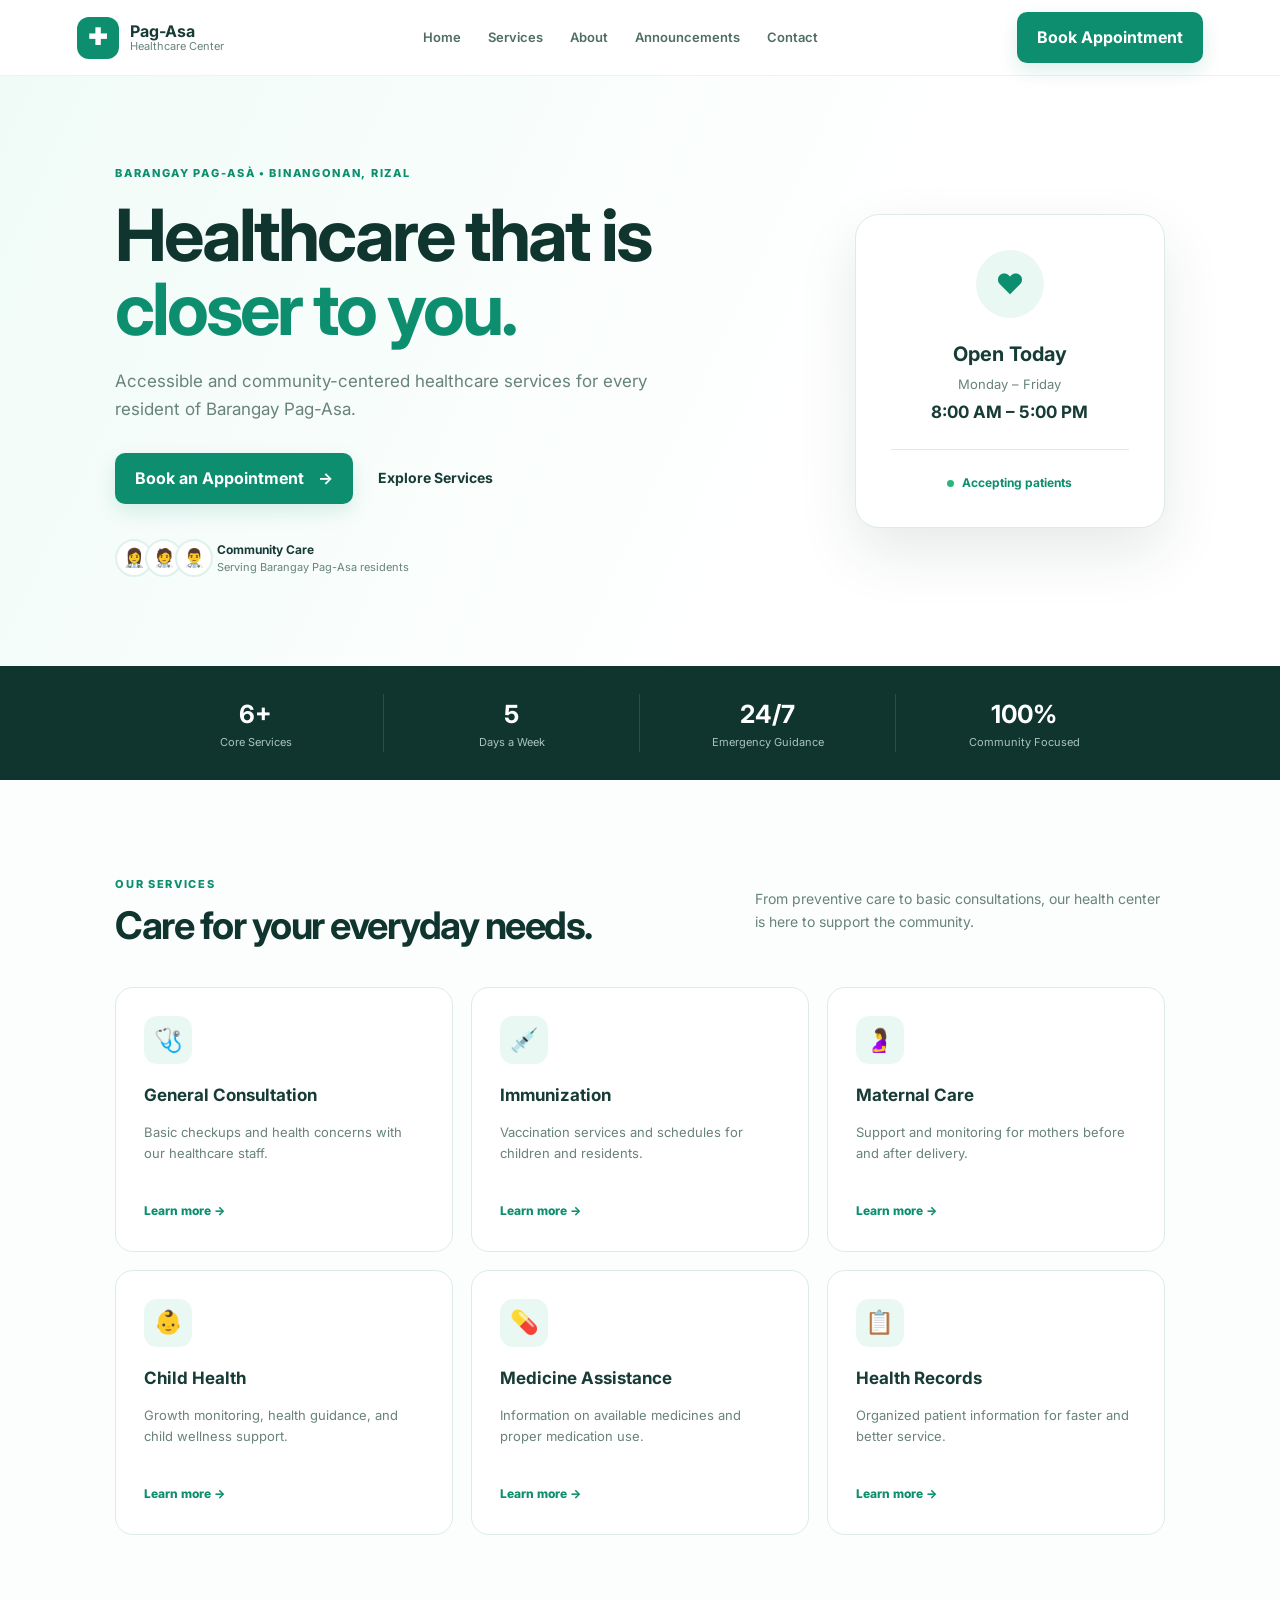
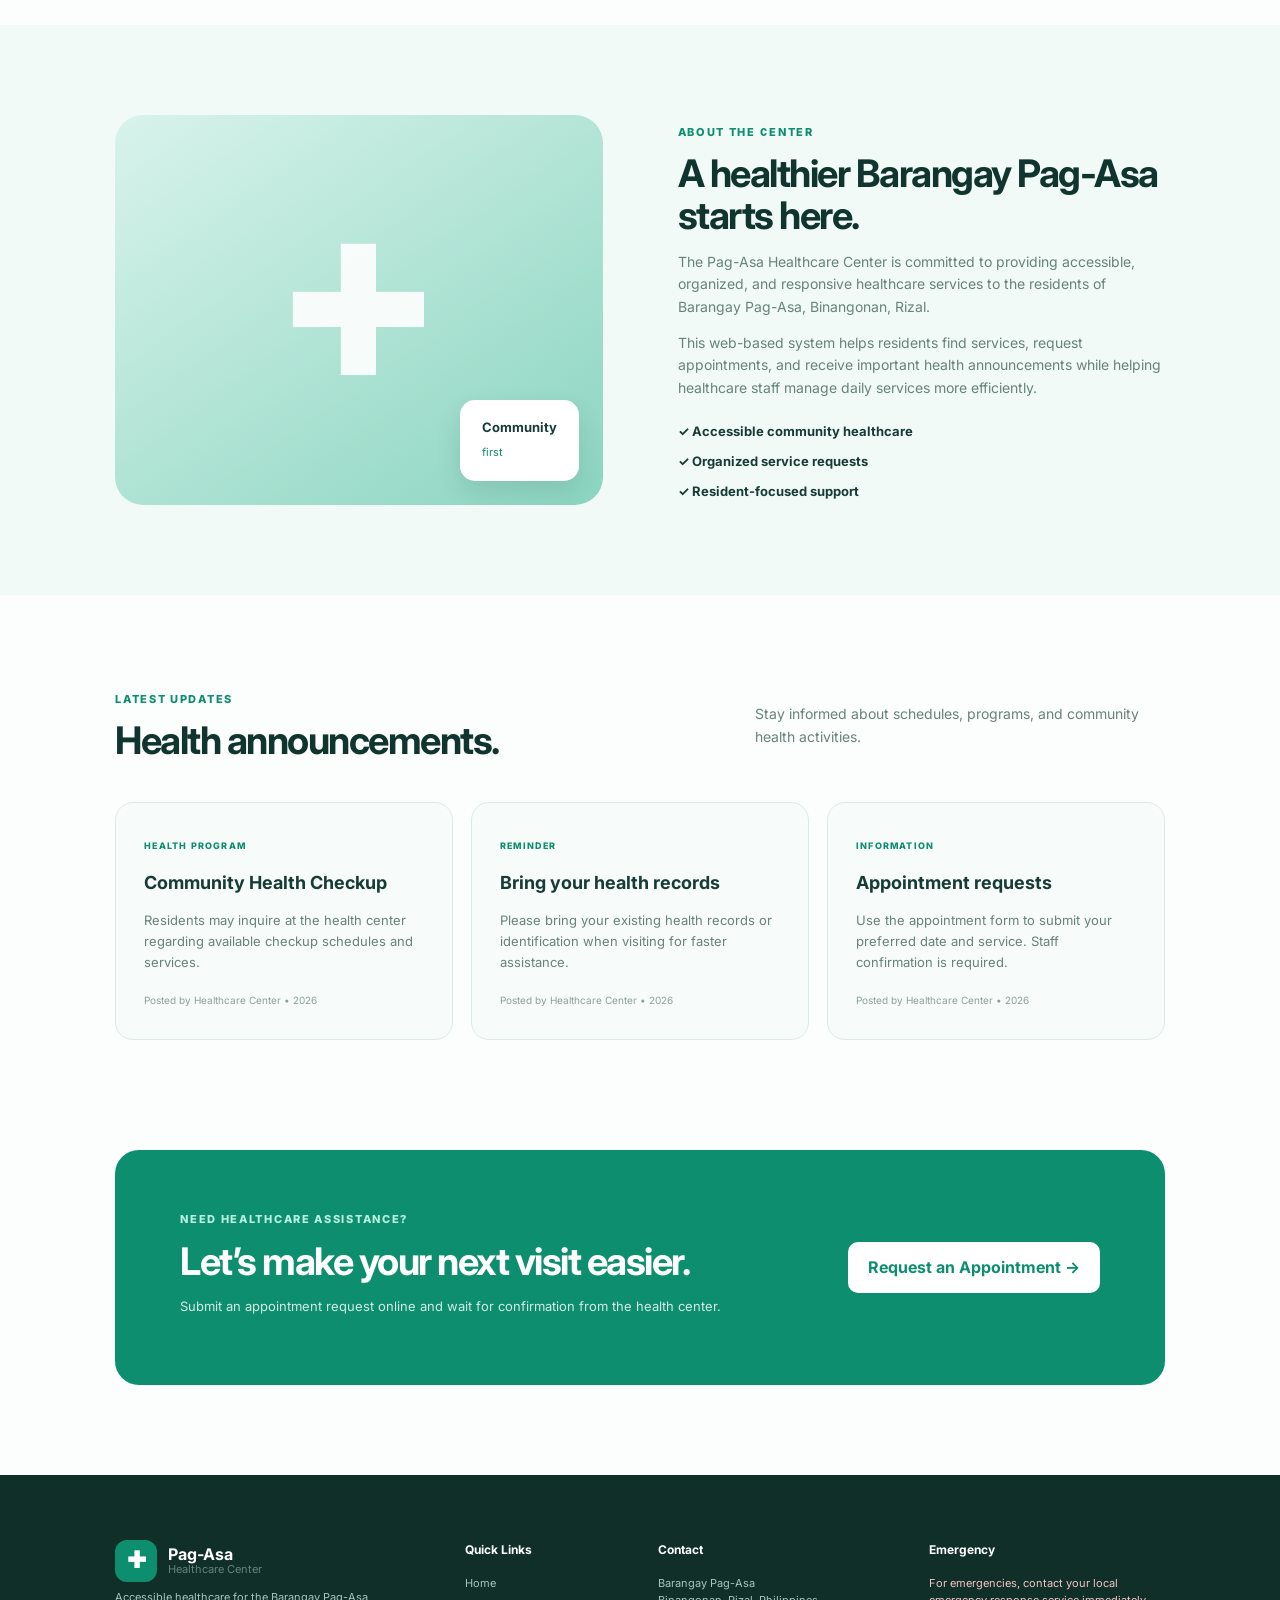
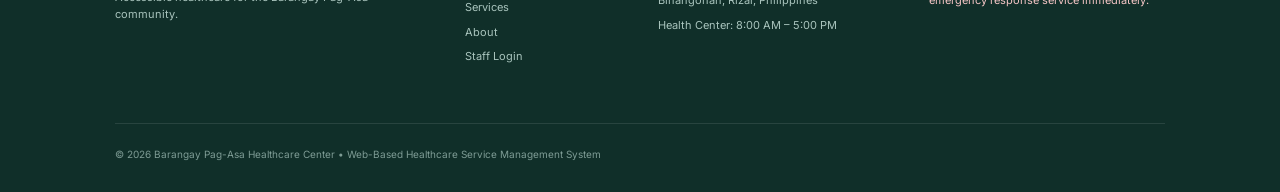
==== commit 664fe506: "Protect dashboard behind staff login link" ====
--- a/index.html
+++ b/index.html
@@ -1,2 +1,2 @@
 <!DOCTYPE html>
-<html lang="en"><head><meta charset="UTF-8"><meta name="viewport" content="width=device-width,initial-scale=1"><meta name="description" content="Web-Based Healthcare Service Management System for Barangay Pag-Asa, Binangonan, Rizal"><title>Pag-Asa Healthcare Center</title><link rel="preconnect" href="https://fonts.googleapis.com"><link rel="preconnect" href="https://fonts.gstatic.com" crossorigin><link href="https://fonts.googleapis.com/css2?family=Inter:wght@400;500;600;700;800&display=swap" rel="stylesheet"><link rel="stylesheet" href="style.css"></head><body><header class="navbar"><div class="brand"><div class="brand-icon">✚</div><div><strong>Pag-Asa</strong><span>Healthcare Center</span></div></div><nav><a href="#home">Home</a><a href="#services">Services</a><a href="#about">About</a><a href="#announcements">Announcements</a><a href="#contact">Contact</a></nav><button class="nav-btn" onclick="openModal()">Book Appointment</button><button class="menu" onclick="toggleMenu()">☰</button></header><main><section id="home" class="hero"><div class="hero-content"><div class="eyebrow">BARANGAY PAG-ASÀ • BINANGONAN, RIZAL</div><h1>Healthcare that is <span>closer to you.</span></h1><p>Accessible and community-centered healthcare services for every resident of Barangay Pag-Asa.</p><div class="hero-actions"><button class="primary" onclick="openModal()">Book an Appointment <span>→</span></button><a class="secondary" href="#services">Explore Services</a></div><div class="trust"><div class="avatars"><i>👩‍⚕️</i><i>🧑‍⚕️</i><i>👨‍⚕️</i></div><div><strong>Community Care</strong><small>Serving Barangay Pag-Asa residents</small></div></div></div><div class="hero-card"><div class="pulse">♥</div><h3>Open Today</h3><p>Monday – Friday</p><strong>8:00 AM – 5:00 PM</strong><hr><div class="status"><span></span> Accepting patients</div></div></section><section class="stats"><div><strong>6+</strong><span>Core Services</span></div><div><strong>5</strong><span>Days a Week</span></div><div><strong>24/7</strong><span>Emergency Guidance</span></div><div><strong>100%</strong><span>Community Focused</span></div></section><section id="services" class="section"><div class="section-heading"><div><span class="kicker">OUR SERVICES</span><h2>Care for your everyday needs.</h2></div><p>From preventive care to basic consultations, our health center is here to support the community.</p></div><div class="service-grid"><article><div class="icon">🩺</div><h3>General Consultation</h3><p>Basic checkups and health concerns with our healthcare staff.</p><a href="#contact">Learn more →</a></article><article><div class="icon">💉</div><h3>Immunization</h3><p>Vaccination services and schedules for children and residents.</p><a href="#contact">Learn more →</a></article><article><div class="icon">🤰</div><h3>Maternal Care</h3><p>Support and monitoring for mothers before and after delivery.</p><a href="#contact">Learn more →</a></article><article><div class="icon">👶</div><h3>Child Health</h3><p>Growth monitoring, health guidance, and child wellness support.</p><a href="#contact">Learn more →</a></article><article><div class="icon">💊</div><h3>Medicine Assistance</h3><p>Information on available medicines and proper medication use.</p><a href="#contact">Learn more →</a></article><article><div class="icon">📋</div><h3>Health Records</h3><p>Organized patient information for faster and better service.</p><a href="#contact">Learn more →</a></article></div></section><section id="about" class="about section"><div class="about-art"><div class="cross">✚</div><div class="about-badge"><strong>Community</strong><span>first</span></div></div><div><span class="kicker">ABOUT THE CENTER</span><h2>A healthier Barangay Pag-Asa starts here.</h2><p>The Pag-Asa Healthcare Center is committed to providing accessible, organized, and responsive healthcare services to the residents of Barangay Pag-Asa, Binangonan, Rizal.</p><p>This web-based system helps residents find services, request appointments, and receive important health announcements while helping healthcare staff manage daily services more efficiently.</p><div class="checks"><span>✓ Accessible community healthcare</span><span>✓ Organized service requests</span><span>✓ Resident-focused support</span></div></div></section><section id="announcements" class="section announcement"><div class="section-heading"><div><span class="kicker">LATEST UPDATES</span><h2>Health announcements.</h2></div><p>Stay informed about schedules, programs, and community health activities.</p></div><div class="announcement-grid"><article><span class="tag">HEALTH PROGRAM</span><h3>Community Health Checkup</h3><p>Residents may inquire at the health center regarding available checkup schedules and services.</p><small>Posted by Healthcare Center • 2026</small></article><article><span class="tag">REMINDER</span><h3>Bring your health records</h3><p>Please bring your existing health records or identification when visiting for faster assistance.</p><small>Posted by Healthcare Center • 2026</small></article><article><span class="tag">INFORMATION</span><h3>Appointment requests</h3><p>Use the appointment form to submit your preferred date and service. Staff confirmation is required.</p><small>Posted by Healthcare Center • 2026</small></article></div></section><section class="cta"><div><span class="kicker">NEED HEALTHCARE ASSISTANCE?</span><h2>Let’s make your next visit easier.</h2><p>Submit an appointment request online and wait for confirmation from the health center.</p></div><button class="primary light" onclick="openModal()">Request an Appointment →</button></section></main><footer id="contact"><div class="footer-brand"><div class="brand"><div class="brand-icon">✚</div><div><strong>Pag-Asa</strong><span>Healthcare Center</span></div></div><p>Accessible healthcare for the Barangay Pag-Asa community.</p></div><div><h4>Quick Links</h4><a href="#home">Home</a><a href="#services">Services</a><a href="#about">About</a><a href="dashboard.html">Staff Dashboard</a></div><div><h4>Contact</h4><p>Barangay Pag-Asa<br>Binangonan, Rizal, Philippines</p><p>Health Center: 8:00 AM – 5:00 PM</p></div><div><h4>Emergency</h4><p class="emergency">For emergencies, contact your local emergency response service immediately.</p></div><div class="copyright">© 2026 Barangay Pag-Asa Healthcare Center • Web-Based Healthcare Service Management System</div></footer><div id="modal" class="modal" aria-hidden="true"><div class="modal-box"><button class="close" onclick="closeModal()">×</button><span class="kicker">APPOINTMENT REQUEST</span><h2>Book a healthcare visit</h2><p>Submit your details below. This is a prototype; your request will need staff confirmation.</p><form id="appointmentForm" onsubmit="submitAppointment(event)"><label>Full Name<input required name="name" placeholder="Juan Dela Cruz"></label><label>Contact Number<input required name="contact" placeholder="09XX XXX XXXX"></label><label>Service<select required name="service"><option value="">Select a service</option><option>General Consultation</option><option>Immunization</option><option>Maternal Care</option><option>Child Health</option><option>Medicine Assistance</option></select></label><div class="form-row"><label>Preferred Date<input required type="date" name="date"></label><label>Preferred Time<select required name="time"><option value="">Select</option><option>8:00 AM</option><option>9:00 AM</option><option>10:00 AM</option><option>1:00 PM</option><option>2:00 PM</option><option>3:00 PM</option></select></label></div><label>Reason / Notes<textarea name="notes" rows="3" placeholder="Briefly describe your concern (optional)"></textarea></label><button class="primary full" type="submit">Submit Appointment Request</button></form><div id="success" class="success" hidden>✓ Request submitted! Please wait for healthcare staff confirmation.</div></div></div><script src="script.js"></script></body></html>+<html lang="en"><head><meta charset="UTF-8"><meta name="viewport" content="width=device-width,initial-scale=1"><meta name="description" content="Web-Based Healthcare Service Management System for Barangay Pag-Asa, Binangonan, Rizal"><title>Pag-Asa Healthcare Center</title><link rel="preconnect" href="https://fonts.googleapis.com"><link rel="preconnect" href="https://fonts.gstatic.com" crossorigin><link href="https://fonts.googleapis.com/css2?family=Inter:wght@400;500;600;700;800&display=swap" rel="stylesheet"><link rel="stylesheet" href="style.css"></head><body><header class="navbar"><div class="brand"><div class="brand-icon">✚</div><div><strong>Pag-Asa</strong><span>Healthcare Center</span></div></div><nav><a href="#home">Home</a><a href="#services">Services</a><a href="#about">About</a><a href="#announcements">Announcements</a><a href="#contact">Contact</a></nav><button class="nav-btn" onclick="openModal()">Book Appointment</button><button class="menu" onclick="toggleMenu()">☰</button></header><main><section id="home" class="hero"><div class="hero-content"><div class="eyebrow">BARANGAY PAG-ASÀ • BINANGONAN, RIZAL</div><h1>Healthcare that is <span>closer to you.</span></h1><p>Accessible and community-centered healthcare services for every resident of Barangay Pag-Asa.</p><div class="hero-actions"><button class="primary" onclick="openModal()">Book an Appointment <span>→</span></button><a class="secondary" href="#services">Explore Services</a></div><div class="trust"><div class="avatars"><i>👩‍⚕️</i><i>🧑‍⚕️</i><i>👨‍⚕️</i></div><div><strong>Community Care</strong><small>Serving Barangay Pag-Asa residents</small></div></div></div><div class="hero-card"><div class="pulse">♥</div><h3>Open Today</h3><p>Monday – Friday</p><strong>8:00 AM – 5:00 PM</strong><hr><div class="status"><span></span> Accepting patients</div></div></section><section class="stats"><div><strong>6+</strong><span>Core Services</span></div><div><strong>5</strong><span>Days a Week</span></div><div><strong>24/7</strong><span>Emergency Guidance</span></div><div><strong>100%</strong><span>Community Focused</span></div></section><section id="services" class="section"><div class="section-heading"><div><span class="kicker">OUR SERVICES</span><h2>Care for your everyday needs.</h2></div><p>From preventive care to basic consultations, our health center is here to support the community.</p></div><div class="service-grid"><article><div class="icon">🩺</div><h3>General Consultation</h3><p>Basic checkups and health concerns with our healthcare staff.</p><a href="#contact">Learn more →</a></article><article><div class="icon">💉</div><h3>Immunization</h3><p>Vaccination services and schedules for children and residents.</p><a href="#contact">Learn more →</a></article><article><div class="icon">🤰</div><h3>Maternal Care</h3><p>Support and monitoring for mothers before and after delivery.</p><a href="#contact">Learn more →</a></article><article><div class="icon">👶</div><h3>Child Health</h3><p>Growth monitoring, health guidance, and child wellness support.</p><a href="#contact">Learn more →</a></article><article><div class="icon">💊</div><h3>Medicine Assistance</h3><p>Information on available medicines and proper medication use.</p><a href="#contact">Learn more →</a></article><article><div class="icon">📋</div><h3>Health Records</h3><p>Organized patient information for faster and better service.</p><a href="#contact">Learn more →</a></article></div></section><section id="about" class="about section"><div class="about-art"><div class="cross">✚</div><div class="about-badge"><strong>Community</strong><span>first</span></div></div><div><span class="kicker">ABOUT THE CENTER</span><h2>A healthier Barangay Pag-Asa starts here.</h2><p>The Pag-Asa Healthcare Center is committed to providing accessible, organized, and responsive healthcare services to the residents of Barangay Pag-Asa, Binangonan, Rizal.</p><p>This web-based system helps residents find services, request appointments, and receive important health announcements while helping healthcare staff manage daily services more efficiently.</p><div class="checks"><span>✓ Accessible community healthcare</span><span>✓ Organized service requests</span><span>✓ Resident-focused support</span></div></div></section><section id="announcements" class="section announcement"><div class="section-heading"><div><span class="kicker">LATEST UPDATES</span><h2>Health announcements.</h2></div><p>Stay informed about schedules, programs, and community health activities.</p></div><div class="announcement-grid"><article><span class="tag">HEALTH PROGRAM</span><h3>Community Health Checkup</h3><p>Residents may inquire at the health center regarding available checkup schedules and services.</p><small>Posted by Healthcare Center • 2026</small></article><article><span class="tag">REMINDER</span><h3>Bring your health records</h3><p>Please bring your existing health records or identification when visiting for faster assistance.</p><small>Posted by Healthcare Center • 2026</small></article><article><span class="tag">INFORMATION</span><h3>Appointment requests</h3><p>Use the appointment form to submit your preferred date and service. Staff confirmation is required.</p><small>Posted by Healthcare Center • 2026</small></article></div></section><section class="cta"><div><span class="kicker">NEED HEALTHCARE ASSISTANCE?</span><h2>Let’s make your next visit easier.</h2><p>Submit an appointment request online and wait for confirmation from the health center.</p></div><button class="primary light" onclick="openModal()">Request an Appointment →</button></section></main><footer id="contact"><div class="footer-brand"><div class="brand"><div class="brand-icon">✚</div><div><strong>Pag-Asa</strong><span>Healthcare Center</span></div></div><p>Accessible healthcare for the Barangay Pag-Asa community.</p></div><div><h4>Quick Links</h4><a href="#home">Home</a><a href="#services">Services</a><a href="#about">About</a><a href="login.html">Staff Login</a></div><div><h4>Contact</h4><p>Barangay Pag-Asa<br>Binangonan, Rizal, Philippines</p><p>Health Center: 8:00 AM – 5:00 PM</p></div><div><h4>Emergency</h4><p class="emergency">For emergencies, contact your local emergency response service immediately.</p></div><div class="copyright">© 2026 Barangay Pag-Asa Healthcare Center • Web-Based Healthcare Service Management System</div></footer><div id="modal" class="modal" aria-hidden="true"><div class="modal-box"><button class="close" onclick="closeModal()">×</button><span class="kicker">APPOINTMENT REQUEST</span><h2>Book a healthcare visit</h2><p>Submit your details below. This is a prototype; your request will need staff confirmation.</p><form id="appointmentForm" onsubmit="submitAppointment(event)"><label>Full Name<input required name="name" placeholder="Juan Dela Cruz"></label><label>Contact Number<input required name="contact" placeholder="09XX XXX XXXX"></label><label>Service<select required name="service"><option value="">Select a service</option><option>General Consultation</option><option>Immunization</option><option>Maternal Care</option><option>Child Health</option><option>Medicine Assistance</option></select></label><div class="form-row"><label>Preferred Date<input required type="date" name="date"></label><label>Preferred Time<select required name="time"><option value="">Select</option><option>8:00 AM</option><option>9:00 AM</option><option>10:00 AM</option><option>1:00 PM</option><option>2:00 PM</option><option>3:00 PM</option></select></label></div><label>Reason / Notes<textarea name="notes" rows="3" placeholder="Briefly describe your concern (optional)"></textarea></label><button class="primary full" type="submit">Submit Appointment Request</button></form><div id="success" class="success" hidden>✓ Request submitted! Please wait for healthcare staff confirmation.</div></div></div><script src="script.js"></script></body></html>
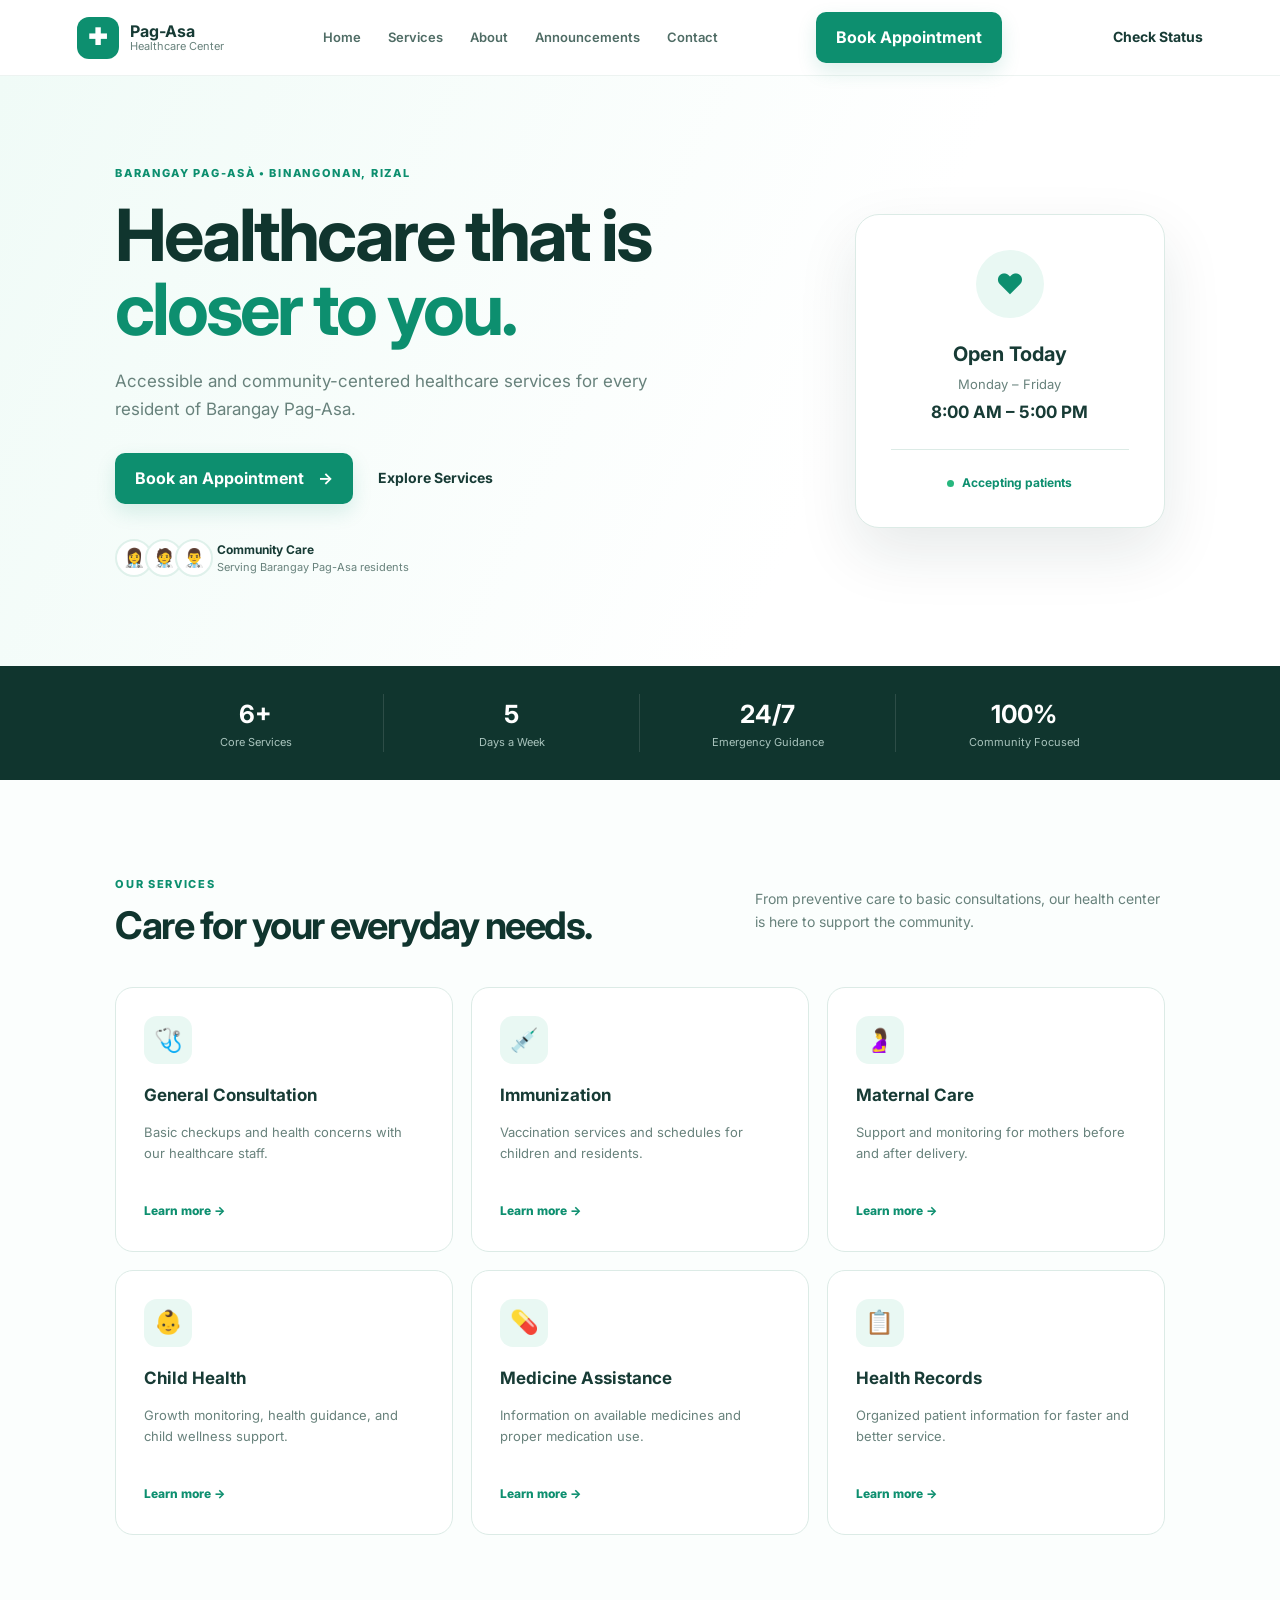
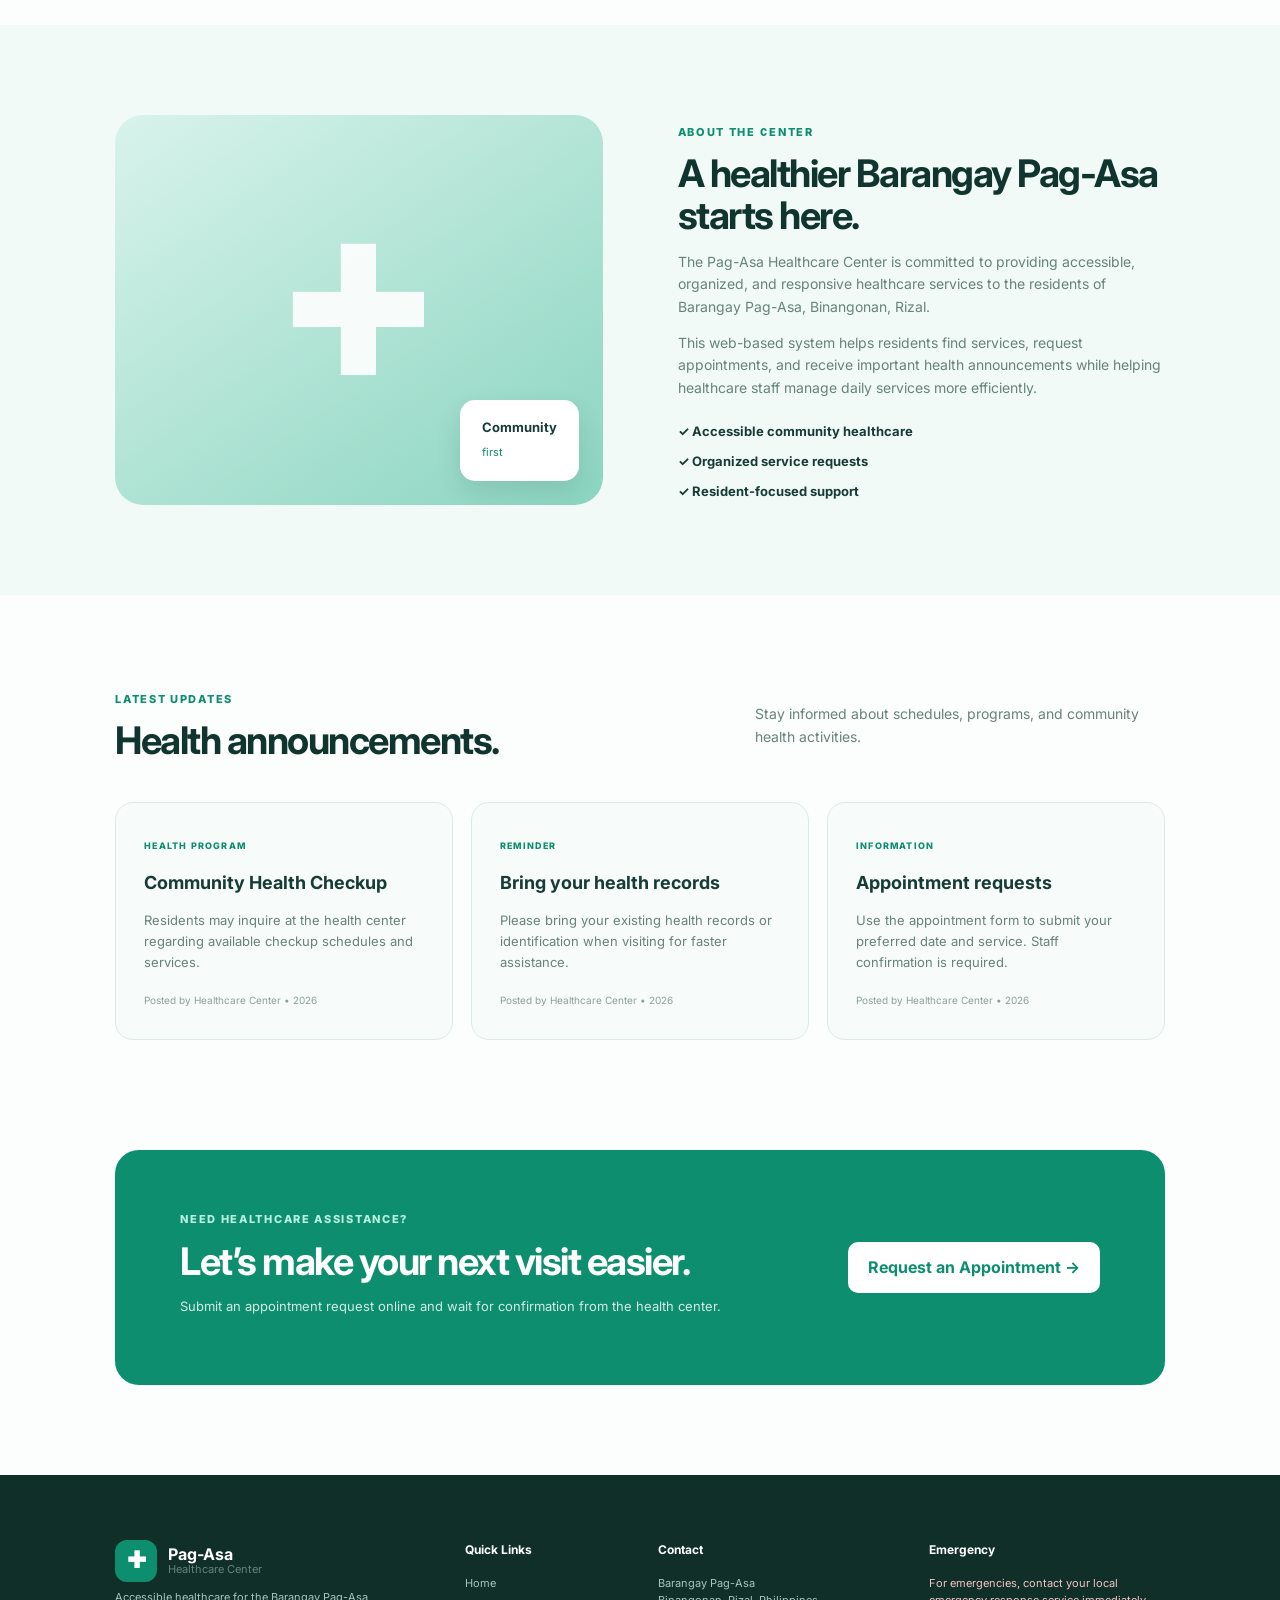
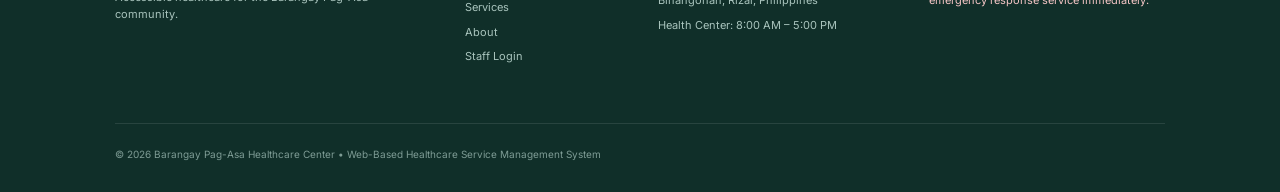
==== commit a38045c0: "Connect resident appointment form to PHP" ====
--- a/index.html
+++ b/index.html
@@ -1,2 +1,2 @@
 <!DOCTYPE html>
-<html lang="en"><head><meta charset="UTF-8"><meta name="viewport" content="width=device-width,initial-scale=1"><meta name="description" content="Web-Based Healthcare Service Management System for Barangay Pag-Asa, Binangonan, Rizal"><title>Pag-Asa Healthcare Center</title><link rel="preconnect" href="https://fonts.googleapis.com"><link rel="preconnect" href="https://fonts.gstatic.com" crossorigin><link href="https://fonts.googleapis.com/css2?family=Inter:wght@400;500;600;700;800&display=swap" rel="stylesheet"><link rel="stylesheet" href="style.css"></head><body><header class="navbar"><div class="brand"><div class="brand-icon">✚</div><div><strong>Pag-Asa</strong><span>Healthcare Center</span></div></div><nav><a href="#home">Home</a><a href="#services">Services</a><a href="#about">About</a><a href="#announcements">Announcements</a><a href="#contact">Contact</a></nav><button class="nav-btn" onclick="openModal()">Book Appointment</button><button class="menu" onclick="toggleMenu()">☰</button></header><main><section id="home" class="hero"><div class="hero-content"><div class="eyebrow">BARANGAY PAG-ASÀ • BINANGONAN, RIZAL</div><h1>Healthcare that is <span>closer to you.</span></h1><p>Accessible and community-centered healthcare services for every resident of Barangay Pag-Asa.</p><div class="hero-actions"><button class="primary" onclick="openModal()">Book an Appointment <span>→</span></button><a class="secondary" href="#services">Explore Services</a></div><div class="trust"><div class="avatars"><i>👩‍⚕️</i><i>🧑‍⚕️</i><i>👨‍⚕️</i></div><div><strong>Community Care</strong><small>Serving Barangay Pag-Asa residents</small></div></div></div><div class="hero-card"><div class="pulse">♥</div><h3>Open Today</h3><p>Monday – Friday</p><strong>8:00 AM – 5:00 PM</strong><hr><div class="status"><span></span> Accepting patients</div></div></section><section class="stats"><div><strong>6+</strong><span>Core Services</span></div><div><strong>5</strong><span>Days a Week</span></div><div><strong>24/7</strong><span>Emergency Guidance</span></div><div><strong>100%</strong><span>Community Focused</span></div></section><section id="services" class="section"><div class="section-heading"><div><span class="kicker">OUR SERVICES</span><h2>Care for your everyday needs.</h2></div><p>From preventive care to basic consultations, our health center is here to support the community.</p></div><div class="service-grid"><article><div class="icon">🩺</div><h3>General Consultation</h3><p>Basic checkups and health concerns with our healthcare staff.</p><a href="#contact">Learn more →</a></article><article><div class="icon">💉</div><h3>Immunization</h3><p>Vaccination services and schedules for children and residents.</p><a href="#contact">Learn more →</a></article><article><div class="icon">🤰</div><h3>Maternal Care</h3><p>Support and monitoring for mothers before and after delivery.</p><a href="#contact">Learn more →</a></article><article><div class="icon">👶</div><h3>Child Health</h3><p>Growth monitoring, health guidance, and child wellness support.</p><a href="#contact">Learn more →</a></article><article><div class="icon">💊</div><h3>Medicine Assistance</h3><p>Information on available medicines and proper medication use.</p><a href="#contact">Learn more →</a></article><article><div class="icon">📋</div><h3>Health Records</h3><p>Organized patient information for faster and better service.</p><a href="#contact">Learn more →</a></article></div></section><section id="about" class="about section"><div class="about-art"><div class="cross">✚</div><div class="about-badge"><strong>Community</strong><span>first</span></div></div><div><span class="kicker">ABOUT THE CENTER</span><h2>A healthier Barangay Pag-Asa starts here.</h2><p>The Pag-Asa Healthcare Center is committed to providing accessible, organized, and responsive healthcare services to the residents of Barangay Pag-Asa, Binangonan, Rizal.</p><p>This web-based system helps residents find services, request appointments, and receive important health announcements while helping healthcare staff manage daily services more efficiently.</p><div class="checks"><span>✓ Accessible community healthcare</span><span>✓ Organized service requests</span><span>✓ Resident-focused support</span></div></div></section><section id="announcements" class="section announcement"><div class="section-heading"><div><span class="kicker">LATEST UPDATES</span><h2>Health announcements.</h2></div><p>Stay informed about schedules, programs, and community health activities.</p></div><div class="announcement-grid"><article><span class="tag">HEALTH PROGRAM</span><h3>Community Health Checkup</h3><p>Residents may inquire at the health center regarding available checkup schedules and services.</p><small>Posted by Healthcare Center • 2026</small></article><article><span class="tag">REMINDER</span><h3>Bring your health records</h3><p>Please bring your existing health records or identification when visiting for faster assistance.</p><small>Posted by Healthcare Center • 2026</small></article><article><span class="tag">INFORMATION</span><h3>Appointment requests</h3><p>Use the appointment form to submit your preferred date and service. Staff confirmation is required.</p><small>Posted by Healthcare Center • 2026</small></article></div></section><section class="cta"><div><span class="kicker">NEED HEALTHCARE ASSISTANCE?</span><h2>Let’s make your next visit easier.</h2><p>Submit an appointment request online and wait for confirmation from the health center.</p></div><button class="primary light" onclick="openModal()">Request an Appointment →</button></section></main><footer id="contact"><div class="footer-brand"><div class="brand"><div class="brand-icon">✚</div><div><strong>Pag-Asa</strong><span>Healthcare Center</span></div></div><p>Accessible healthcare for the Barangay Pag-Asa community.</p></div><div><h4>Quick Links</h4><a href="#home">Home</a><a href="#services">Services</a><a href="#about">About</a><a href="login.html">Staff Login</a></div><div><h4>Contact</h4><p>Barangay Pag-Asa<br>Binangonan, Rizal, Philippines</p><p>Health Center: 8:00 AM – 5:00 PM</p></div><div><h4>Emergency</h4><p class="emergency">For emergencies, contact your local emergency response service immediately.</p></div><div class="copyright">© 2026 Barangay Pag-Asa Healthcare Center • Web-Based Healthcare Service Management System</div></footer><div id="modal" class="modal" aria-hidden="true"><div class="modal-box"><button class="close" onclick="closeModal()">×</button><span class="kicker">APPOINTMENT REQUEST</span><h2>Book a healthcare visit</h2><p>Submit your details below. This is a prototype; your request will need staff confirmation.</p><form id="appointmentForm" onsubmit="submitAppointment(event)"><label>Full Name<input required name="name" placeholder="Juan Dela Cruz"></label><label>Contact Number<input required name="contact" placeholder="09XX XXX XXXX"></label><label>Service<select required name="service"><option value="">Select a service</option><option>General Consultation</option><option>Immunization</option><option>Maternal Care</option><option>Child Health</option><option>Medicine Assistance</option></select></label><div class="form-row"><label>Preferred Date<input required type="date" name="date"></label><label>Preferred Time<select required name="time"><option value="">Select</option><option>8:00 AM</option><option>9:00 AM</option><option>10:00 AM</option><option>1:00 PM</option><option>2:00 PM</option><option>3:00 PM</option></select></label></div><label>Reason / Notes<textarea name="notes" rows="3" placeholder="Briefly describe your concern (optional)"></textarea></label><button class="primary full" type="submit">Submit Appointment Request</button></form><div id="success" class="success" hidden>✓ Request submitted! Please wait for healthcare staff confirmation.</div></div></div><script src="script.js"></script></body></html>+<html lang="en"><head><meta charset="UTF-8"><meta name="viewport" content="width=device-width,initial-scale=1"><meta name="description" content="Web-Based Healthcare Service Management System for Barangay Pag-Asa, Binangonan, Rizal"><title>Pag-Asa Healthcare Center</title><link rel="preconnect" href="https://fonts.googleapis.com"><link rel="preconnect" href="https://fonts.gstatic.com" crossorigin><link href="https://fonts.googleapis.com/css2?family=Inter:wght@400;500;600;700;800&display=swap" rel="stylesheet"><link rel="stylesheet" href="style.css"></head><body><header class="navbar"><div class="brand"><div class="brand-icon">✚</div><div><strong>Pag-Asa</strong><span>Healthcare Center</span></div></div><nav><a href="#home">Home</a><a href="#services">Services</a><a href="#about">About</a><a href="#announcements">Announcements</a><a href="#contact">Contact</a></nav><button class="nav-btn" onclick="openModal()">Book Appointment</button><a class="secondary" href="resident_status.php" style="margin-left:12px;">Check Status</a><button class="menu" onclick="toggleMenu()">☰</button></header><main><section id="home" class="hero"><div class="hero-content"><div class="eyebrow">BARANGAY PAG-ASÀ • BINANGONAN, RIZAL</div><h1>Healthcare that is <span>closer to you.</span></h1><p>Accessible and community-centered healthcare services for every resident of Barangay Pag-Asa.</p><div class="hero-actions"><button class="primary" onclick="openModal()">Book an Appointment <span>→</span></button><a class="secondary" href="#services">Explore Services</a></div><div class="trust"><div class="avatars"><i>👩‍⚕️</i><i>🧑‍⚕️</i><i>👨‍⚕️</i></div><div><strong>Community Care</strong><small>Serving Barangay Pag-Asa residents</small></div></div></div><div class="hero-card"><div class="pulse">♥</div><h3>Open Today</h3><p>Monday – Friday</p><strong>8:00 AM – 5:00 PM</strong><hr><div class="status"><span></span> Accepting patients</div></div></section><section class="stats"><div><strong>6+</strong><span>Core Services</span></div><div><strong>5</strong><span>Days a Week</span></div><div><strong>24/7</strong><span>Emergency Guidance</span></div><div><strong>100%</strong><span>Community Focused</span></div></section><section id="services" class="section"><div class="section-heading"><div><span class="kicker">OUR SERVICES</span><h2>Care for your everyday needs.</h2></div><p>From preventive care to basic consultations, our health center is here to support the community.</p></div><div class="service-grid"><article><div class="icon">🩺</div><h3>General Consultation</h3><p>Basic checkups and health concerns with our healthcare staff.</p><a href="#contact">Learn more →</a></article><article><div class="icon">💉</div><h3>Immunization</h3><p>Vaccination services and schedules for children and residents.</p><a href="#contact">Learn more →</a></article><article><div class="icon">🤰</div><h3>Maternal Care</h3><p>Support and monitoring for mothers before and after delivery.</p><a href="#contact">Learn more →</a></article><article><div class="icon">👶</div><h3>Child Health</h3><p>Growth monitoring, health guidance, and child wellness support.</p><a href="#contact">Learn more →</a></article><article><div class="icon">💊</div><h3>Medicine Assistance</h3><p>Information on available medicines and proper medication use.</p><a href="#contact">Learn more →</a></article><article><div class="icon">📋</div><h3>Health Records</h3><p>Organized patient information for faster and better service.</p><a href="#contact">Learn more →</a></article></div></section><section id="about" class="about section"><div class="about-art"><div class="cross">✚</div><div class="about-badge"><strong>Community</strong><span>first</span></div></div><div><span class="kicker">ABOUT THE CENTER</span><h2>A healthier Barangay Pag-Asa starts here.</h2><p>The Pag-Asa Healthcare Center is committed to providing accessible, organized, and responsive healthcare services to the residents of Barangay Pag-Asa, Binangonan, Rizal.</p><p>This web-based system helps residents find services, request appointments, and receive important health announcements while helping healthcare staff manage daily services more efficiently.</p><div class="checks"><span>✓ Accessible community healthcare</span><span>✓ Organized service requests</span><span>✓ Resident-focused support</span></div></div></section><section id="announcements" class="section announcement"><div class="section-heading"><div><span class="kicker">LATEST UPDATES</span><h2>Health announcements.</h2></div><p>Stay informed about schedules, programs, and community health activities.</p></div><div class="announcement-grid"><article><span class="tag">HEALTH PROGRAM</span><h3>Community Health Checkup</h3><p>Residents may inquire at the health center regarding available checkup schedules and services.</p><small>Posted by Healthcare Center • 2026</small></article><article><span class="tag">REMINDER</span><h3>Bring your health records</h3><p>Please bring your existing health records or identification when visiting for faster assistance.</p><small>Posted by Healthcare Center • 2026</small></article><article><span class="tag">INFORMATION</span><h3>Appointment requests</h3><p>Use the appointment form to submit your preferred date and service. Staff confirmation is required.</p><small>Posted by Healthcare Center • 2026</small></article></div></section><section class="cta"><div><span class="kicker">NEED HEALTHCARE ASSISTANCE?</span><h2>Let’s make your next visit easier.</h2><p>Submit an appointment request online and wait for confirmation from the health center.</p></div><button class="primary light" onclick="openModal()">Request an Appointment →</button></section></main><footer id="contact"><div class="footer-brand"><div class="brand"><div class="brand-icon">✚</div><div><strong>Pag-Asa</strong><span>Healthcare Center</span></div></div><p>Accessible healthcare for the Barangay Pag-Asa community.</p></div><div><h4>Quick Links</h4><a href="#home">Home</a><a href="#services">Services</a><a href="#about">About</a><a href="login.php">Staff Login</a></div><div><h4>Contact</h4><p>Barangay Pag-Asa<br>Binangonan, Rizal, Philippines</p><p>Health Center: 8:00 AM – 5:00 PM</p></div><div><h4>Emergency</h4><p class="emergency">For emergencies, contact your local emergency response service immediately.</p></div><div class="copyright">© 2026 Barangay Pag-Asa Healthcare Center • Web-Based Healthcare Service Management System</div></footer><div id="modal" class="modal" aria-hidden="true"><div class="modal-box"><button class="close" onclick="closeModal()">×</button><span class="kicker">APPOINTMENT REQUEST</span><h2>Book a healthcare visit</h2><p>Submit your details below. This is a prototype; your request will need staff confirmation.</p><form id="appointmentForm" action="appointment.php" method="POST"><label>Full Name<input required name="name" placeholder="Juan Dela Cruz"></label><label>Contact Number<input required name="contact" placeholder="09XX XXX XXXX"></label><label>Service<select required name="service"><option value="">Select a service</option><option>General Consultation</option><option>Immunization</option><option>Maternal Care</option><option>Child Health</option><option>Health Records</option></select></label><div class="form-row"><label>Preferred Date<input required type="date" name="date"></label><label>Preferred Time<select required name="time"><option value="">Select</option><option>8:00 AM</option><option>9:00 AM</option><option>10:00 AM</option><option>1:00 PM</option><option>2:00 PM</option><option>3:00 PM</option></select></label></div><label>Reason / Notes<textarea name="reason" rows="3" placeholder="Briefly describe your concern (optional)"></textarea></label><button class="primary full" type="submit">Submit Appointment Request</button></form><div id="success" class="success" hidden>✓ Request submitted! Please wait for healthcare staff confirmation.</div></div></div><script src="script.js"></script></body></html>
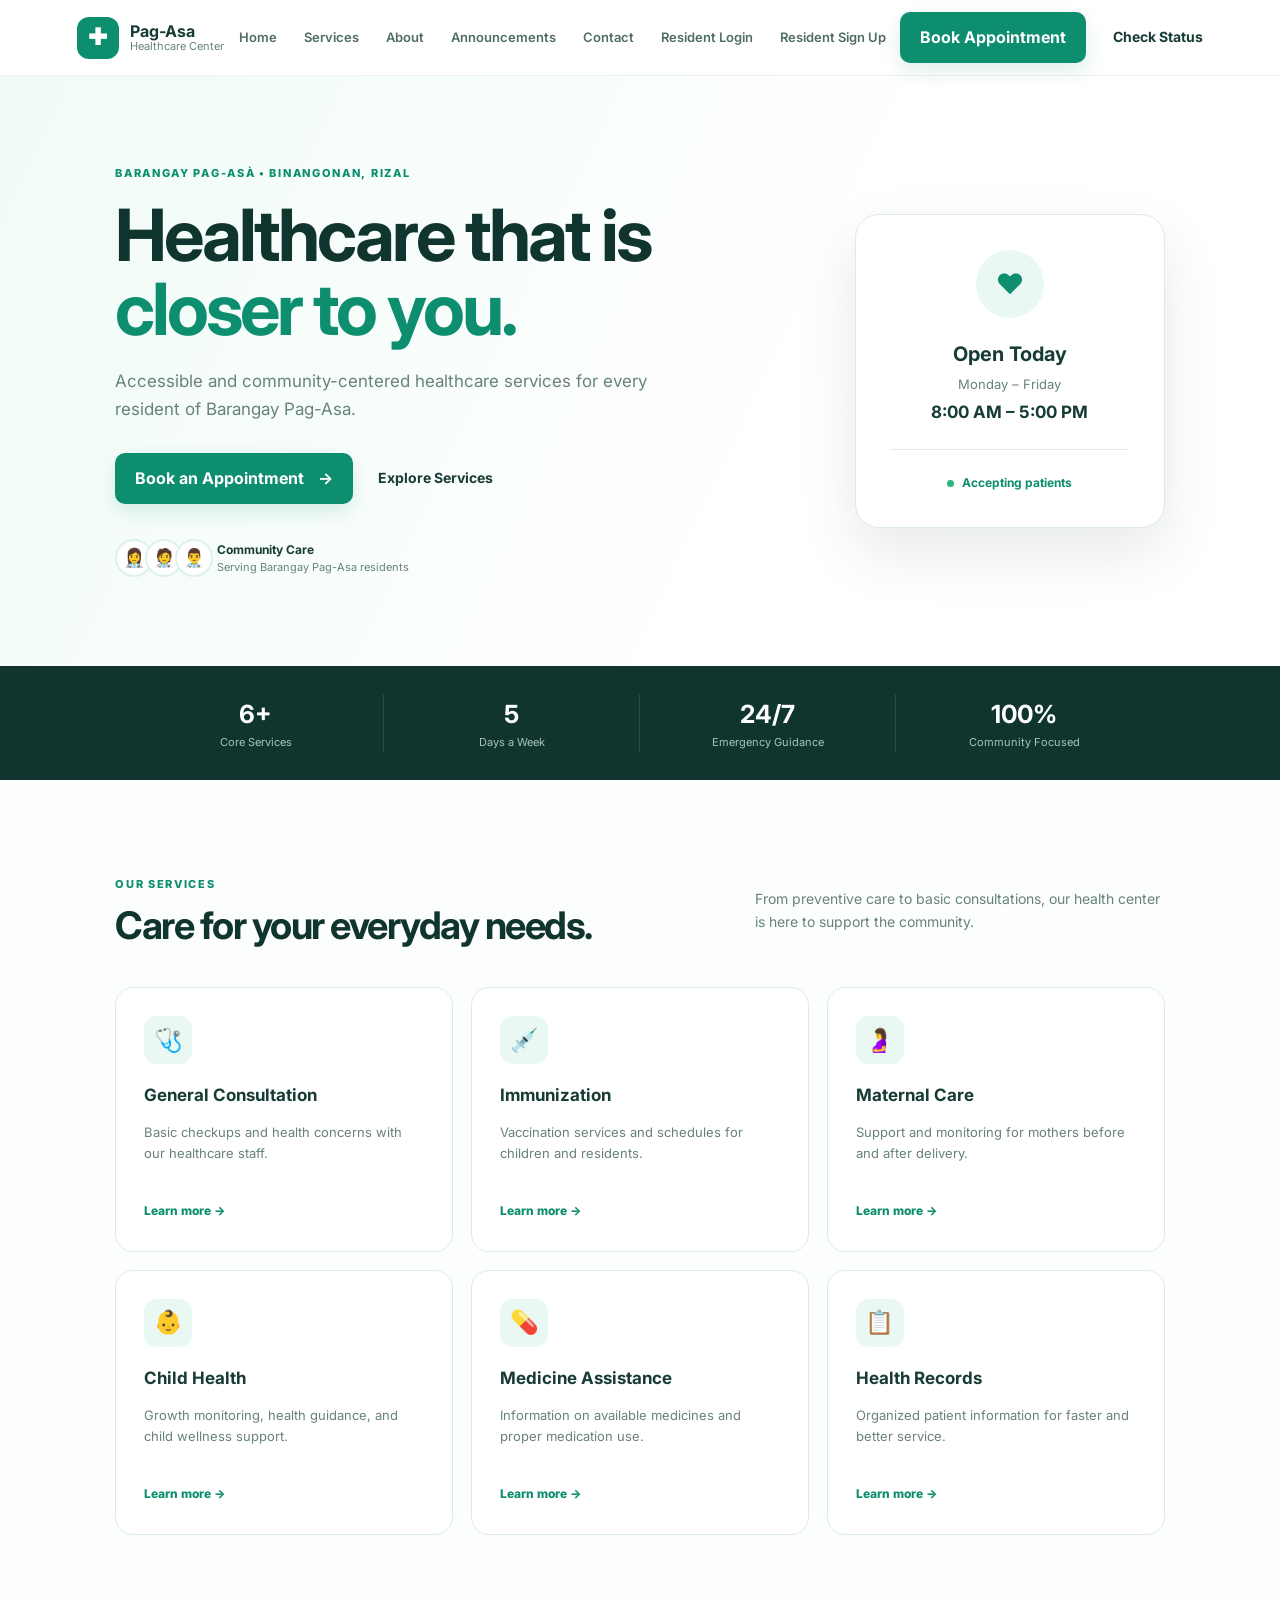
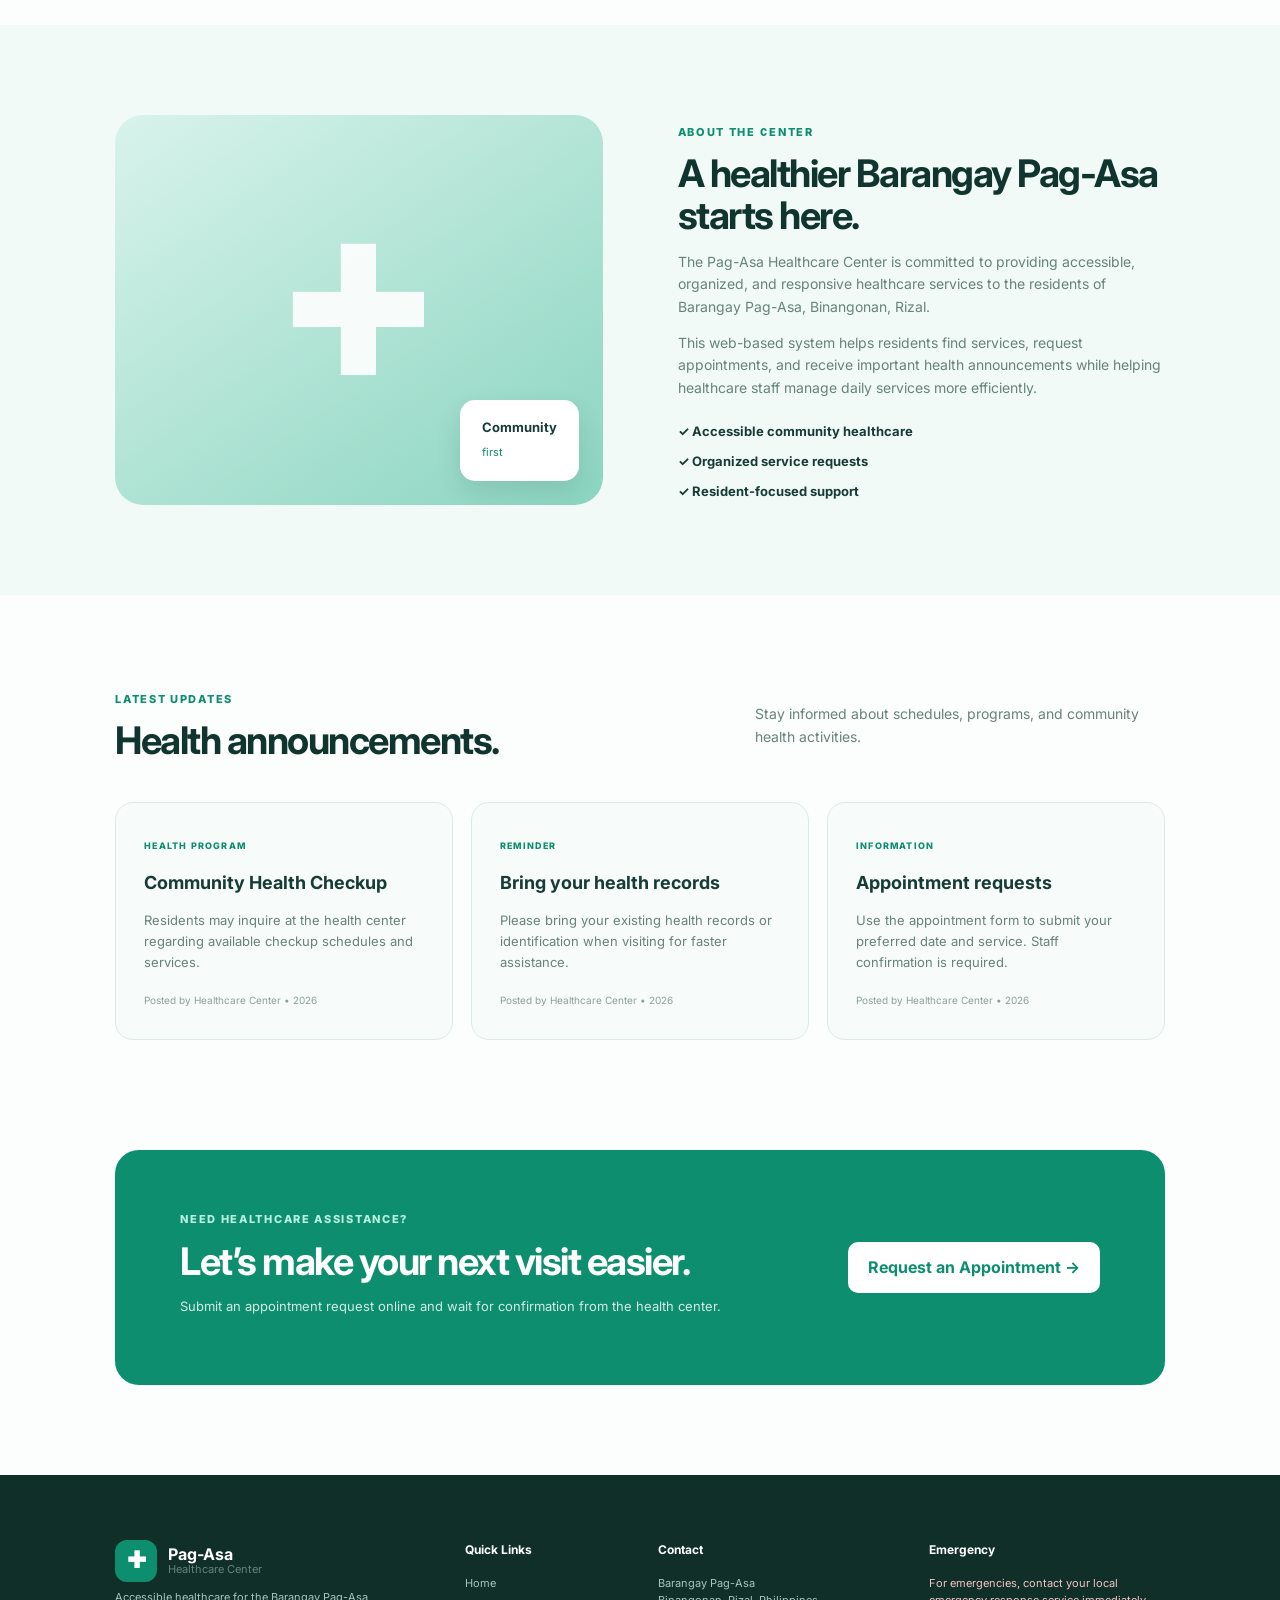
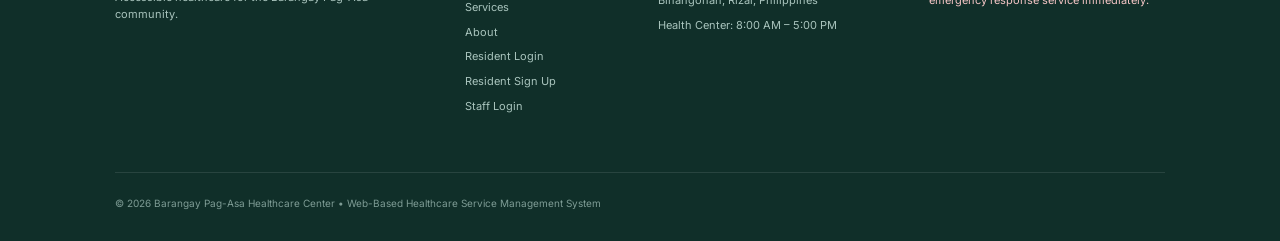
==== commit d9325b2c: "Link resident login and registration from the homepage" ====
--- a/index.html
+++ b/index.html
@@ -1,2 +1,2 @@
 <!DOCTYPE html>
-<html lang="en"><head><meta charset="UTF-8"><meta name="viewport" content="width=device-width,initial-scale=1"><meta name="description" content="Web-Based Healthcare Service Management System for Barangay Pag-Asa, Binangonan, Rizal"><title>Pag-Asa Healthcare Center</title><link rel="preconnect" href="https://fonts.googleapis.com"><link rel="preconnect" href="https://fonts.gstatic.com" crossorigin><link href="https://fonts.googleapis.com/css2?family=Inter:wght@400;500;600;700;800&display=swap" rel="stylesheet"><link rel="stylesheet" href="style.css"></head><body><header class="navbar"><div class="brand"><div class="brand-icon">✚</div><div><strong>Pag-Asa</strong><span>Healthcare Center</span></div></div><nav><a href="#home">Home</a><a href="#services">Services</a><a href="#about">About</a><a href="#announcements">Announcements</a><a href="#contact">Contact</a></nav><button class="nav-btn" onclick="openModal()">Book Appointment</button><a class="secondary" href="resident_status.php" style="margin-left:12px;">Check Status</a><button class="menu" onclick="toggleMenu()">☰</button></header><main><section id="home" class="hero"><div class="hero-content"><div class="eyebrow">BARANGAY PAG-ASÀ • BINANGONAN, RIZAL</div><h1>Healthcare that is <span>closer to you.</span></h1><p>Accessible and community-centered healthcare services for every resident of Barangay Pag-Asa.</p><div class="hero-actions"><button class="primary" onclick="openModal()">Book an Appointment <span>→</span></button><a class="secondary" href="#services">Explore Services</a></div><div class="trust"><div class="avatars"><i>👩‍⚕️</i><i>🧑‍⚕️</i><i>👨‍⚕️</i></div><div><strong>Community Care</strong><small>Serving Barangay Pag-Asa residents</small></div></div></div><div class="hero-card"><div class="pulse">♥</div><h3>Open Today</h3><p>Monday – Friday</p><strong>8:00 AM – 5:00 PM</strong><hr><div class="status"><span></span> Accepting patients</div></div></section><section class="stats"><div><strong>6+</strong><span>Core Services</span></div><div><strong>5</strong><span>Days a Week</span></div><div><strong>24/7</strong><span>Emergency Guidance</span></div><div><strong>100%</strong><span>Community Focused</span></div></section><section id="services" class="section"><div class="section-heading"><div><span class="kicker">OUR SERVICES</span><h2>Care for your everyday needs.</h2></div><p>From preventive care to basic consultations, our health center is here to support the community.</p></div><div class="service-grid"><article><div class="icon">🩺</div><h3>General Consultation</h3><p>Basic checkups and health concerns with our healthcare staff.</p><a href="#contact">Learn more →</a></article><article><div class="icon">💉</div><h3>Immunization</h3><p>Vaccination services and schedules for children and residents.</p><a href="#contact">Learn more →</a></article><article><div class="icon">🤰</div><h3>Maternal Care</h3><p>Support and monitoring for mothers before and after delivery.</p><a href="#contact">Learn more →</a></article><article><div class="icon">👶</div><h3>Child Health</h3><p>Growth monitoring, health guidance, and child wellness support.</p><a href="#contact">Learn more →</a></article><article><div class="icon">💊</div><h3>Medicine Assistance</h3><p>Information on available medicines and proper medication use.</p><a href="#contact">Learn more →</a></article><article><div class="icon">📋</div><h3>Health Records</h3><p>Organized patient information for faster and better service.</p><a href="#contact">Learn more →</a></article></div></section><section id="about" class="about section"><div class="about-art"><div class="cross">✚</div><div class="about-badge"><strong>Community</strong><span>first</span></div></div><div><span class="kicker">ABOUT THE CENTER</span><h2>A healthier Barangay Pag-Asa starts here.</h2><p>The Pag-Asa Healthcare Center is committed to providing accessible, organized, and responsive healthcare services to the residents of Barangay Pag-Asa, Binangonan, Rizal.</p><p>This web-based system helps residents find services, request appointments, and receive important health announcements while helping healthcare staff manage daily services more efficiently.</p><div class="checks"><span>✓ Accessible community healthcare</span><span>✓ Organized service requests</span><span>✓ Resident-focused support</span></div></div></section><section id="announcements" class="section announcement"><div class="section-heading"><div><span class="kicker">LATEST UPDATES</span><h2>Health announcements.</h2></div><p>Stay informed about schedules, programs, and community health activities.</p></div><div class="announcement-grid"><article><span class="tag">HEALTH PROGRAM</span><h3>Community Health Checkup</h3><p>Residents may inquire at the health center regarding available checkup schedules and services.</p><small>Posted by Healthcare Center • 2026</small></article><article><span class="tag">REMINDER</span><h3>Bring your health records</h3><p>Please bring your existing health records or identification when visiting for faster assistance.</p><small>Posted by Healthcare Center • 2026</small></article><article><span class="tag">INFORMATION</span><h3>Appointment requests</h3><p>Use the appointment form to submit your preferred date and service. Staff confirmation is required.</p><small>Posted by Healthcare Center • 2026</small></article></div></section><section class="cta"><div><span class="kicker">NEED HEALTHCARE ASSISTANCE?</span><h2>Let’s make your next visit easier.</h2><p>Submit an appointment request online and wait for confirmation from the health center.</p></div><button class="primary light" onclick="openModal()">Request an Appointment →</button></section></main><footer id="contact"><div class="footer-brand"><div class="brand"><div class="brand-icon">✚</div><div><strong>Pag-Asa</strong><span>Healthcare Center</span></div></div><p>Accessible healthcare for the Barangay Pag-Asa community.</p></div><div><h4>Quick Links</h4><a href="#home">Home</a><a href="#services">Services</a><a href="#about">About</a><a href="login.php">Staff Login</a></div><div><h4>Contact</h4><p>Barangay Pag-Asa<br>Binangonan, Rizal, Philippines</p><p>Health Center: 8:00 AM – 5:00 PM</p></div><div><h4>Emergency</h4><p class="emergency">For emergencies, contact your local emergency response service immediately.</p></div><div class="copyright">© 2026 Barangay Pag-Asa Healthcare Center • Web-Based Healthcare Service Management System</div></footer><div id="modal" class="modal" aria-hidden="true"><div class="modal-box"><button class="close" onclick="closeModal()">×</button><span class="kicker">APPOINTMENT REQUEST</span><h2>Book a healthcare visit</h2><p>Submit your details below. This is a prototype; your request will need staff confirmation.</p><form id="appointmentForm" action="appointment.php" method="POST"><label>Full Name<input required name="name" placeholder="Juan Dela Cruz"></label><label>Contact Number<input required name="contact" placeholder="09XX XXX XXXX"></label><label>Service<select required name="service"><option value="">Select a service</option><option>General Consultation</option><option>Immunization</option><option>Maternal Care</option><option>Child Health</option><option>Health Records</option></select></label><div class="form-row"><label>Preferred Date<input required type="date" name="date"></label><label>Preferred Time<select required name="time"><option value="">Select</option><option>8:00 AM</option><option>9:00 AM</option><option>10:00 AM</option><option>1:00 PM</option><option>2:00 PM</option><option>3:00 PM</option></select></label></div><label>Reason / Notes<textarea name="reason" rows="3" placeholder="Briefly describe your concern (optional)"></textarea></label><button class="primary full" type="submit">Submit Appointment Request</button></form><div id="success" class="success" hidden>✓ Request submitted! Please wait for healthcare staff confirmation.</div></div></div><script src="script.js"></script></body></html>+<html lang="en"><head><meta charset="UTF-8"><meta name="viewport" content="width=device-width,initial-scale=1"><meta name="description" content="Web-Based Healthcare Service Management System for Barangay Pag-Asa, Binangonan, Rizal"><title>Pag-Asa Healthcare Center</title><link rel="preconnect" href="https://fonts.googleapis.com"><link rel="preconnect" href="https://fonts.gstatic.com" crossorigin><link href="https://fonts.googleapis.com/css2?family=Inter:wght@400;500;600;700;800&display=swap" rel="stylesheet"><link rel="stylesheet" href="style.css"></head><body><header class="navbar"><div class="brand"><div class="brand-icon">✚</div><div><strong>Pag-Asa</strong><span>Healthcare Center</span></div></div><nav><a href="#home">Home</a><a href="#services">Services</a><a href="#about">About</a><a href="#announcements">Announcements</a><a href="#contact">Contact</a><a href="resident-login.html">Resident Login</a><a href="resident-register.html">Resident Sign Up</a></nav><button class="nav-btn" onclick="openModal()">Book Appointment</button><a class="secondary" href="status.html" style="margin-left:12px;">Check Status</a><button class="menu" onclick="toggleMenu()">☰</button></header><main><section id="home" class="hero"><div class="hero-content"><div class="eyebrow">BARANGAY PAG-ASÀ • BINANGONAN, RIZAL</div><h1>Healthcare that is <span>closer to you.</span></h1><p>Accessible and community-centered healthcare services for every resident of Barangay Pag-Asa.</p><div class="hero-actions"><button class="primary" onclick="openModal()">Book an Appointment <span>→</span></button><a class="secondary" href="#services">Explore Services</a></div><div class="trust"><div class="avatars"><i>👩‍⚕️</i><i>🧑‍⚕️</i><i>👨‍⚕️</i></div><div><strong>Community Care</strong><small>Serving Barangay Pag-Asa residents</small></div></div></div><div class="hero-card"><div class="pulse">♥</div><h3>Open Today</h3><p>Monday – Friday</p><strong>8:00 AM – 5:00 PM</strong><hr><div class="status"><span></span> Accepting patients</div></div></section><section class="stats"><div><strong>6+</strong><span>Core Services</span></div><div><strong>5</strong><span>Days a Week</span></div><div><strong>24/7</strong><span>Emergency Guidance</span></div><div><strong>100%</strong><span>Community Focused</span></div></section><section id="services" class="section"><div class="section-heading"><div><span class="kicker">OUR SERVICES</span><h2>Care for your everyday needs.</h2></div><p>From preventive care to basic consultations, our health center is here to support the community.</p></div><div class="service-grid"><article><div class="icon">🩺</div><h3>General Consultation</h3><p>Basic checkups and health concerns with our healthcare staff.</p><a href="#contact">Learn more →</a></article><article><div class="icon">💉</div><h3>Immunization</h3><p>Vaccination services and schedules for children and residents.</p><a href="#contact">Learn more →</a></article><article><div class="icon">🤰</div><h3>Maternal Care</h3><p>Support and monitoring for mothers before and after delivery.</p><a href="#contact">Learn more →</a></article><article><div class="icon">👶</div><h3>Child Health</h3><p>Growth monitoring, health guidance, and child wellness support.</p><a href="#contact">Learn more →</a></article><article><div class="icon">💊</div><h3>Medicine Assistance</h3><p>Information on available medicines and proper medication use.</p><a href="#contact">Learn more →</a></article><article><div class="icon">📋</div><h3>Health Records</h3><p>Organized patient information for faster and better service.</p><a href="#contact">Learn more →</a></article></div></section><section id="about" class="about section"><div class="about-art"><div class="cross">✚</div><div class="about-badge"><strong>Community</strong><span>first</span></div></div><div><span class="kicker">ABOUT THE CENTER</span><h2>A healthier Barangay Pag-Asa starts here.</h2><p>The Pag-Asa Healthcare Center is committed to providing accessible, organized, and responsive healthcare services to the residents of Barangay Pag-Asa, Binangonan, Rizal.</p><p>This web-based system helps residents find services, request appointments, and receive important health announcements while helping healthcare staff manage daily services more efficiently.</p><div class="checks"><span>✓ Accessible community healthcare</span><span>✓ Organized service requests</span><span>✓ Resident-focused support</span></div></div></section><section id="announcements" class="section announcement"><div class="section-heading"><div><span class="kicker">LATEST UPDATES</span><h2>Health announcements.</h2></div><p>Stay informed about schedules, programs, and community health activities.</p></div><div class="announcement-grid"><article><span class="tag">HEALTH PROGRAM</span><h3>Community Health Checkup</h3><p>Residents may inquire at the health center regarding available checkup schedules and services.</p><small>Posted by Healthcare Center • 2026</small></article><article><span class="tag">REMINDER</span><h3>Bring your health records</h3><p>Please bring your existing health records or identification when visiting for faster assistance.</p><small>Posted by Healthcare Center • 2026</small></article><article><span class="tag">INFORMATION</span><h3>Appointment requests</h3><p>Use the appointment form to submit your preferred date and service. Staff confirmation is required.</p><small>Posted by Healthcare Center • 2026</small></article></div></section><section class="cta"><div><span class="kicker">NEED HEALTHCARE ASSISTANCE?</span><h2>Let’s make your next visit easier.</h2><p>Submit an appointment request online and wait for confirmation from the health center.</p></div><button class="primary light" onclick="openModal()">Request an Appointment →</button></section></main><footer id="contact"><div class="footer-brand"><div class="brand"><div class="brand-icon">✚</div><div><strong>Pag-Asa</strong><span>Healthcare Center</span></div></div><p>Accessible healthcare for the Barangay Pag-Asa community.</p></div><div><h4>Quick Links</h4><a href="#home">Home</a><a href="#services">Services</a><a href="#about">About</a><a href="resident-login.html">Resident Login</a><a href="resident-register.html">Resident Sign Up</a><a href="login.html">Staff Login</a></div><div><h4>Contact</h4><p>Barangay Pag-Asa<br>Binangonan, Rizal, Philippines</p><p>Health Center: 8:00 AM – 5:00 PM</p></div><div><h4>Emergency</h4><p class="emergency">For emergencies, contact your local emergency response service immediately.</p></div><div class="copyright">© 2026 Barangay Pag-Asa Healthcare Center • Web-Based Healthcare Service Management System</div></footer><div id="modal" class="modal" aria-hidden="true"><div class="modal-box"><button class="close" onclick="closeModal()">×</button><span class="kicker">APPOINTMENT REQUEST</span><h2>Book a healthcare visit</h2><p>Submit your details below. This is a prototype; your request will need staff confirmation.</p><form id="appointmentForm"><label>Full Name<input required name="name" placeholder="Juan Dela Cruz"></label><label>Contact Number<input required name="contact" placeholder="09XX XXX XXXX"></label><label>Service<select required name="service"><option value="">Select a service</option><option>General Consultation</option><option>Immunization</option><option>Maternal Care</option><option>Child Health</option><option>Health Records</option></select></label><div class="form-row"><label>Preferred Date<input required type="date" name="date"></label><label>Preferred Time<select required name="time"><option value="">Select</option><option>8:00 AM</option><option>9:00 AM</option><option>10:00 AM</option><option>1:00 PM</option><option>2:00 PM</option><option>3:00 PM</option></select></label></div><label>Reason / Notes<textarea name="reason" rows="3" placeholder="Briefly describe your concern (optional)"></textarea></label><button class="primary full" type="submit">Submit Appointment Request</button></form><div id="success" class="success" hidden>✓ Request submitted! Please wait for healthcare staff confirmation.</div></div></div><script src="script.js"></script></body></html>
--- a/style.css
+++ b/style.css
@@ -1,2 +1,2 @@
-:root{--green:#0d8f6f;--dark:#10352e;--mint:#e9f8f3;--text:#173b35;--muted:#68827c;--white:#fff;--line:#dcebe6}*{box-sizing:border-box}html{scroll-behavior:smooth}body{margin:0;font-family:Inter,Arial,sans-serif;color:var(--text);background:#fbfefd;line-height:1.6}a{text-decoration:none;color:inherit}button{font:inherit;border:0;cursor:pointer}.navbar{height:76px;display:flex;align-items:center;justify-content:space-between;padding:0 6%;background:#fff;border-bottom:1px solid #edf3f1;position:sticky;top:0;z-index:20}.brand{display:flex;align-items:center;gap:11px}.brand-icon{width:42px;height:42px;border-radius:12px;background:var(--green);color:#fff;display:grid;place-items:center;font-size:23px;font-weight:800}.brand strong,.brand span{display:block;line-height:1.15}.brand strong{font-size:16px}.brand span{font-size:11px;color:var(--muted)}nav{display:flex;gap:27px;font-size:13px;font-weight:600;color:#4f6c65}nav a:hover{color:var(--green)}.nav-btn,.primary{background:var(--green);color:white;padding:13px 20px;border-radius:10px;font-weight:700;box-shadow:0 8px 20px rgba(13,143,111,.14)}.nav-btn:hover,.primary:hover{transform:translateY(-1px)}.menu{display:none;background:none;font-size:25px}.hero{min-height:590px;padding:75px 9%;display:flex;align-items:center;justify-content:space-between;background:linear-gradient(115deg,#f0fbf7 0%,#fff 65%);gap:50px}.hero-content{max-width:650px}.eyebrow,.kicker{font-size:11px;font-weight:800;letter-spacing:1.7px;color:var(--green)}h1{font-size:clamp(43px,6vw,72px);line-height:1.03;letter-spacing:-3px;margin:16px 0 22px;color:var(--dark)}h1 span{color:var(--green)}.hero p{font-size:17px;color:var(--muted);max-width:560px}.hero-actions{display:flex;align-items:center;gap:25px;margin:30px 0}.primary span{margin-left:10px}.secondary{font-weight:700;font-size:14px}.trust{display:flex;align-items:center;gap:12px;margin-top:35px}.avatars{display:flex}.avatars i{font-style:normal;width:38px;height:38px;background:white;border:2px solid #dff1eb;border-radius:50%;display:grid;place-items:center;margin-right:-8px;font-size:18px}.trust strong,.trust small{display:block}.trust strong{font-size:12px}.trust small{font-size:11px;color:var(--muted)}.hero-card{width:310px;background:#fff;border:1px solid var(--line);border-radius:24px;padding:35px;box-shadow:0 25px 60px rgba(16,53,46,.1);text-align:center}.pulse{width:68px;height:68px;border-radius:50%;background:var(--mint);color:var(--green);display:grid;place-items:center;font-size:28px;margin:0 auto 20px}.hero-card h3{margin:0;font-size:20px}.hero-card p{margin:4px 0;color:var(--muted);font-size:13px}.hero-card>strong{font-size:17px}.hero-card hr{border:0;border-top:1px solid var(--line);margin:23px 0}.status{font-size:12px;font-weight:700;color:var(--green)}.status span{display:inline-block;width:7px;height:7px;border-radius:50%;background:#27b77e;margin-right:5px}.stats{display:grid;grid-template-columns:repeat(4,1fr);background:var(--dark);color:white;padding:28px 10%}.stats div{text-align:center;border-right:1px solid rgba(255,255,255,.12)}.stats div:last-child{border:0}.stats strong,.stats span{display:block}.stats strong{font-size:25px}.stats span{font-size:11px;color:#a9c4bd}.section{padding:90px 9%}.section-heading{display:flex;justify-content:space-between;align-items:end;margin-bottom:40px;gap:30px}.section-heading h2,.about h2,.cta h2{font-size:38px;line-height:1.1;letter-spacing:-1.5px;margin:10px 0 0;color:var(--dark)}.section-heading p{max-width:410px;color:var(--muted);font-size:14px}.service-grid{display:grid;grid-template-columns:repeat(3,1fr);gap:18px}.service-grid article{padding:28px;border:1px solid var(--line);border-radius:18px;background:#fff}.icon{width:48px;height:48px;border-radius:13px;background:var(--mint);display:grid;place-items:center;font-size:23px}.service-grid h3{margin:18px 0 8px;font-size:17px}.service-grid p{color:var(--muted);font-size:13px;min-height:62px}.service-grid a{color:var(--green);font-size:12px;font-weight:800}.about{display:grid;grid-template-columns:1fr 1fr;gap:75px;align-items:center;background:#f1faf7}.about-art{height:390px;border-radius:28px;background:linear-gradient(145deg,#d8f3eb,#8bd5c0);display:grid;place-items:center;position:relative;overflow:hidden}.cross{font-size:180px;color:white;opacity:.9}.about-badge{position:absolute;bottom:24px;right:24px;background:white;padding:17px 22px;border-radius:15px;box-shadow:0 10px 25px rgba(16,53,46,.12)}.about-badge strong{display:block;font-size:13px}.about-badge span{font-size:11px;color:var(--green)}.about p{color:var(--muted);font-size:14px}.checks{display:grid;gap:9px;margin-top:22px;font-size:13px;font-weight:700}.announcement-grid{display:grid;grid-template-columns:repeat(3,1fr);gap:18px}.announcement-grid article{padding:28px;border-radius:18px;background:#f7fbfa;border:1px solid var(--line)}.tag{font-size:9px;font-weight:800;letter-spacing:1.2px;color:var(--green)}.announcement-grid h3{font-size:18px;margin:12px 0 8px}.announcement-grid p{font-size:13px;color:var(--muted)}.announcement-grid small{font-size:10px;color:#8ba09a}.cta{margin:20px 9% 90px;padding:55px 65px;background:var(--green);color:#fff;border-radius:24px;display:flex;justify-content:space-between;align-items:center;gap:30px}.cta .kicker{color:#b9f0df}.cta h2{color:white}.cta p{font-size:13px;opacity:.82}.light{background:#fff;color:var(--green);box-shadow:none}.full{width:100%;margin-top:8px}.footer-brand{max-width:290px}footer{background:#102f29;color:#d8e8e3;padding:65px 9% 30px;display:grid;grid-template-columns:2fr 1fr 1.5fr 1.5fr;gap:35px;position:relative}footer .brand strong{color:white}footer h4{color:white;font-size:12px;margin:0 0 16px}footer a,footer p{display:block;color:#a9c4bd;font-size:11px;margin:7px 0}.emergency{color:#f4c5c5!important}.copyright{grid-column:1/-1;border-top:1px solid rgba(255,255,255,.1);padding-top:22px;margin-top:15px;font-size:10px;color:#7e9c95}.modal{display:none;position:fixed;inset:0;background:rgba(6,28,23,.62);z-index:50;padding:20px;overflow:auto}.modal.show{display:grid;place-items:center}.modal-box{background:#fff;width:min(540px,100%);border-radius:20px;padding:34px;position:relative}.close{position:absolute;right:18px;top:15px;background:#f0f5f3;width:35px;height:35px;border-radius:50%;font-size:24px;color:var(--muted)}.modal-box h2{margin:8px 0;font-size:27px;color:var(--dark)}.modal-box>p{font-size:12px;color:var(--muted)}form{display:grid;gap:13px;margin-top:22px}label{font-size:11px;font-weight:700;color:#45625b}input,select,textarea{display:block;width:100%;margin-top:6px;border:1px solid #d6e7e2;border-radius:9px;padding:11px;font:inherit;font-size:12px;outline:none;background:#fbfefd}.form-row{display:grid;grid-template-columns:1fr 1fr;gap:12px}.success{margin-top:20px;padding:14px;border-radius:10px;background:var(--mint);color:#08775d;font-size:12px;font-weight:700}.dashboard-body{background:#f5f9f7;display:flex;min-height:100vh}.sidebar{width:245px;background:#10352e;color:#d7e9e4;min-height:100vh;padding:25px 16px;position:fixed;left:0;top:0;bottom:0;display:flex;flex-direction:column}.sidebar .brand{padding:0 10px 28px}.sidebar .brand strong{color:#fff}.side-label{font-size:9px;letter-spacing:1.4px;color:#78958d;font-weight:800;padding:16px 13px 8px}.sidebar>a{padding:11px 13px;border-radius:9px;font-size:12px;margin:2px 0;color:#a9c4bd;display:flex;gap:12px;align-items:center}.sidebar>a:hover,.sidebar>a.active{background:#1c5147;color:#fff}.sidebar-bottom{margin-top:auto}.user-mini{border-top:1px solid rgba(255,255,255,.1);padding:18px 10px;display:flex;gap:10px;align-items:center}.user-mini strong,.user-mini small{display:block}.user-mini strong{font-size:11px;color:white}.user-mini small{font-size:9px;color:#89a79f}.sidebar-bottom button{background:transparent;color:#8ba9a2;font-size:10px;padding:10px}.dash-main{margin-left:245px;width:calc(100% - 245px);padding:38px 4.5%}.dash-header{display:flex;justify-content:space-between;align-items:center;margin-bottom:30px}.dash-header h1{font-size:30px;letter-spacing:-1px;margin:8px 0;color:var(--dark)}.dash-header p{margin:0;color:var(--muted);font-size:12px}.header-actions{display:flex;gap:10px}.notification,.profile{background:#fff;border:1px solid var(--line);padding:10px 13px;border-radius:9px;color:var(--text);font-size:11px}.metric-grid{display:grid;grid-template-columns:repeat(4,1fr);gap:15px;margin-bottom:20px}.metric{background:#fff;border:1px solid var(--line);border-radius:14px;padding:20px;display:flex;gap:14px;align-items:center}.metric-icon{width:42px;height:42px;border-radius:11px;background:var(--mint);color:var(--green);display:grid;place-items:center;font-size:20px}.metric small,.metric strong,.metric em{display:block}.metric small{font-size:10px;color:var(--muted)}.metric strong{font-size:24px;color:var(--dark)}.metric em{font-size:9px;color:#32a576;font-style:normal}.metric em.warn{color:#c78b28}.dash-grid{display:grid;grid-template-columns:1.6fr 1fr;gap:18px;margin-bottom:18px}.panel{background:#fff;border:1px solid var(--line);border-radius:15px;padding:22px;min-width:0}.panel-head{display:flex;justify-content:space-between;align-items:start;margin-bottom:18px}.panel h2{font-size:15px;color:var(--dark);margin:0}.panel-head p{font-size:10px;color:var(--muted);margin:3px 0}.outline{background:#fff;border:1px solid var(--line);border-radius:7px;padding:7px 10px;color:var(--green);font-weight:700;font-size:10px}.table-wrap{overflow:auto}table{width:100%;border-collapse:collapse;font-size:10px}th{text-align:left;color:#8aa19b;font-size:9px;font-weight:600;padding:8px;border-bottom:1px solid var(--line)}td{padding:12px 8px;border-bottom:1px solid #eef4f2;white-space:nowrap}td strong,td small{display:block}td small{font-size:8px;color:#8aa19b}.pill,.stock{display:inline-block;padding:4px 8px;border-radius:20px;font-size:8px;font-weight:700}.pill.green,.stock.ok{background:#e4f7ef;color:#16845f}.pill.blue{background:#e8f1fb;color:#3676ad}.pill.yellow,.stock.medium{background:#fff5df;color:#ae7922}.stock.low{background:#fbeaea;color:#bd5555}.stock-item{display:flex;align-items:center;gap:10px;padding:13px 0;border-bottom:1px solid #eef4f2}.stock-item>div:nth-child(2){flex:1}.stock-icon{width:35px;height:35px;border-radius:9px;background:#f1f7f5;display:grid;place-items:center}.stock-item strong,.stock-item small{display:block}.stock-item strong{font-size:10px}.stock-item small{font-size:8px;color:var(--muted)}.lower{grid-template-columns:1.6fr 1fr}.patient-list>div{display:flex;align-items:center;gap:10px;padding:12px 0;border-bottom:1px solid #eef4f2}.patient-list>div>div{flex:1}.avatar{width:34px;height:34px;border-radius:50%;background:var(--mint);display:grid;place-items:center;font-size:9px;font-weight:800;color:var(--green)}.patient-list strong,.patient-list small{display:block}.patient-list strong{font-size:10px}.patient-list small,.patient-list time{font-size:8px;color:var(--muted)}.quick-grid{display:grid;grid-template-columns:1fr 1fr;gap:10px}.quick-grid button{border:1px solid var(--line);background:#fbfefd;border-radius:10px;padding:15px;color:var(--green);font-size:19px;text-align:left}.quick-grid span{display:block;font-size:9px;font-weight:700;color:var(--text);margin-top:5px}.toast{position:fixed;right:25px;bottom:25px;background:#10352e;color:white;padding:12px 18px;border-radius:9px;font-size:11px;opacity:0;transform:translateY(15px);transition:.25s;z-index:100}.toast.show{opacity:1;transform:translateY(0)}
+:root{--green:#0d8f6f;--dark:#10352e;--mint:#e9f8f3;--text:#173b35;--muted:#68827c;--white:#fff;--line:#dcebe6}*{box-sizing:border-box}html{scroll-behavior:smooth}body{margin:0;font-family:Inter,Arial,sans-serif;color:var(--text);background:#fbfefd;line-height:1.6}a{text-decoration:none;color:inherit}button{font:inherit;border:0;cursor:pointer}.navbar{height:76px;display:flex;align-items:center;justify-content:space-between;padding:0 6%;background:#fff;border-bottom:1px solid #edf3f1;position:sticky;top:0;z-index:20}.brand{display:flex;align-items:center;gap:11px}.brand-icon{width:42px;height:42px;border-radius:12px;background:var(--green);color:#fff;display:grid;place-items:center;font-size:23px;font-weight:800}.brand strong,.brand span{display:block;line-height:1.15}.brand strong{font-size:16px}.brand span{font-size:11px;color:var(--muted)}nav{display:flex;gap:27px;font-size:13px;font-weight:600;color:#4f6c65}nav a:hover{color:var(--green)}.nav-btn,.primary{background:var(--green);color:white;padding:13px 20px;border-radius:10px;font-weight:700;box-shadow:0 8px 20px rgba(13,143,111,.14)}.nav-btn:hover,.primary:hover{transform:translateY(-1px)}.menu{display:none;background:none;font-size:25px}.hero{min-height:590px;padding:75px 9%;display:flex;align-items:center;justify-content:space-between;background:linear-gradient(115deg,#f0fbf7 0%,#fff 65%);gap:50px}.hero-content{max-width:650px}.eyebrow,.kicker{font-size:11px;font-weight:800;letter-spacing:1.7px;color:var(--green)}h1{font-size:clamp(43px,6vw,72px);line-height:1.03;letter-spacing:-3px;margin:16px 0 22px;color:var(--dark)}h1 span{color:var(--green)}.hero p{font-size:17px;color:var(--muted);max-width:560px}.hero-actions{display:flex;align-items:center;gap:25px;margin:30px 0}.primary span{margin-left:10px}.secondary{font-weight:700;font-size:14px}.trust{display:flex;align-items:center;gap:12px;margin-top:35px}.avatars{display:flex}.avatars i{font-style:normal;width:38px;height:38px;background:white;border:2px solid #dff1eb;border-radius:50%;display:grid;place-items:center;margin-right:-8px;font-size:18px}.trust strong,.trust small{display:block}.trust strong{font-size:12px}.trust small{font-size:11px;color:var(--muted)}.hero-card{width:310px;background:#fff;border:1px solid var(--line);border-radius:24px;padding:35px;box-shadow:0 25px 60px rgba(16,53,46,.1);text-align:center}.pulse{width:68px;height:68px;border-radius:50%;background:var(--mint);color:var(--green);display:grid;place-items:center;font-size:28px;margin:0 auto 20px}.hero-card h3{margin:0;font-size:20px}.hero-card p{margin:4px 0;color:var(--muted);font-size:13px}.hero-card>strong{font-size:17px}.hero-card hr{border:0;border-top:1px solid var(--line);margin:23px 0}.status{font-size:12px;font-weight:700;color:var(--green)}.status span{display:inline-block;width:7px;height:7px;border-radius:50%;background:#27b77e;margin-right:5px}.stats{display:grid;grid-template-columns:repeat(4,1fr);background:var(--dark);color:white;padding:28px 10%}.stats div{text-align:center;border-right:1px solid rgba(255,255,255,.12)}.stats div:last-child{border:0}.stats strong,.stats span{display:block}.stats strong{font-size:25px}.stats span{font-size:11px;color:#a9c4bd}.section{padding:90px 9%}.section-heading{display:flex;justify-content:space-between;align-items:end;margin-bottom:40px;gap:30px}.section-heading h2,.about h2,.cta h2{font-size:38px;line-height:1.1;letter-spacing:-1.5px;margin:10px 0 0;color:var(--dark)}.section-heading p{max-width:410px;color:var(--muted);font-size:14px}.service-grid{display:grid;grid-template-columns:repeat(3,1fr);gap:18px}.service-grid article{padding:28px;border:1px solid var(--line);border-radius:18px;background:#fff}.icon{width:48px;height:48px;border-radius:13px;background:var(--mint);display:grid;place-items:center;font-size:23px}.service-grid h3{margin:18px 0 8px;font-size:17px}.service-grid p{color:var(--muted);font-size:13px;min-height:62px}.service-grid a{color:var(--green);font-size:12px;font-weight:800}.about{display:grid;grid-template-columns:1fr 1fr;gap:75px;align-items:center;background:#f1faf7}.about-art{height:390px;border-radius:28px;background:linear-gradient(145deg,#d8f3eb,#8bd5c0);display:grid;place-items:center;position:relative;overflow:hidden}.cross{font-size:180px;color:white;opacity:.9}.about-badge{position:absolute;bottom:24px;right:24px;background:white;padding:17px 22px;border-radius:15px;box-shadow:0 10px 25px rgba(16,53,46,.12)}.about-badge strong{display:block;font-size:13px}.about-badge span{font-size:11px;color:var(--green)}.about p{color:var(--muted);font-size:14px}.checks{display:grid;gap:9px;margin-top:22px;font-size:13px;font-weight:700}.announcement-grid{display:grid;grid-template-columns:repeat(3,1fr);gap:18px}.announcement-grid article{padding:28px;border-radius:18px;background:#f7fbfa;border:1px solid var(--line)}.tag{font-size:9px;font-weight:800;letter-spacing:1.2px;color:var(--green)}.announcement-grid h3{font-size:18px;margin:12px 0 8px}.announcement-grid p{font-size:13px;color:var(--muted)}.announcement-grid small{font-size:10px;color:#8ba09a}.cta{margin:20px 9% 90px;padding:55px 65px;background:var(--green);color:#fff;border-radius:24px;display:flex;justify-content:space-between;align-items:center;gap:30px}.cta .kicker{color:#b9f0df}.cta h2{color:white}.cta p{font-size:13px;opacity:.82}.light{background:#fff;color:var(--green);box-shadow:none}.full{width:100%;margin-top:8px}.footer-brand{max-width:290px}footer{background:#102f29;color:#d8e8e3;padding:65px 9% 30px;display:grid;grid-template-columns:2fr 1fr 1.5fr 1.5fr;gap:35px;position:relative}footer .brand strong{color:white}footer h4{color:white;font-size:12px;margin:0 0 16px}footer a,footer p{display:block;color:#a9c4bd;font-size:11px;margin:7px 0}.emergency{color:#f4c5c5!important}.copyright{grid-column:1/-1;border-top:1px solid rgba(255,255,255,.1);padding-top:22px;margin-top:15px;font-size:10px;color:#7e9c95}.modal{display:none;position:fixed;inset:0;background:rgba(6,28,23,.62);z-index:50;padding:20px;overflow:auto}.modal.show{display:grid;place-items:center}.modal-box{background:#fff;width:min(540px,100%);border-radius:20px;padding:34px;position:relative}.close{position:absolute;right:18px;top:15px;background:#f0f5f3;width:35px;height:35px;border-radius:50%;font-size:24px;color:var(--muted)}.modal-box h2{margin:8px 0;font-size:27px;color:var(--dark)}.modal-box>p{font-size:12px;color:var(--muted)}form{display:grid;gap:13px;margin-top:22px}label{font-size:11px;font-weight:700;color:#45625b}input,select,textarea{display:block;width:100%;margin-top:6px;border:1px solid #d6e7e2;border-radius:9px;padding:11px;font:inherit;font-size:12px;outline:none;background:#fbfefd}.form-row{display:grid;grid-template-columns:1fr 1fr;gap:12px}.success{margin-top:20px;padding:14px;border-radius:10px;background:var(--mint);color:#08775d;font-size:12px;font-weight:700}.dashboard-body{background:#f5f9f7;display:flex;min-height:100vh}.sidebar{width:245px;background:#10352e;color:#d7e9e4;min-height:100vh;padding:25px 16px;position:fixed;left:0;top:0;bottom:0;display:flex;flex-direction:column}.sidebar .brand{padding:0 10px 28px}.sidebar .brand strong{color:#fff}.side-label{font-size:9px;letter-spacing:1.4px;color:#78958d;font-weight:800;padding:16px 13px 8px}.sidebar>a{padding:11px 13px;border-radius:9px;font-size:12px;margin:2px 0;color:#a9c4bd;display:flex;gap:12px;align-items:center}.sidebar>a:hover,.sidebar>a.active{background:#1c5147;color:#fff}.sidebar-bottom{margin-top:auto}.user-mini{border-top:1px solid rgba(255,255,255,.1);padding:18px 10px;display:flex;gap:10px;align-items:center}.user-mini strong,.user-mini small{display:block}.user-mini strong{font-size:11px;color:white}.user-mini small{font-size:9px;color:#89a79f}.sidebar-bottom button{background:transparent;color:#8ba9a2;font-size:10px;padding:10px}.dash-main{margin-left:245px;width:calc(100% - 245px);padding:38px 4.5%}.dash-header{display:flex;justify-content:space-between;align-items:center;margin-bottom:30px}.dash-header h1{font-size:30px;letter-spacing:-1px;margin:8px 0;color:var(--dark)}.dash-header p{margin:0;color:var(--muted);font-size:12px}.header-actions{display:flex;gap:10px}.notification,.profile{background:#fff;border:1px solid var(--line);padding:10px 13px;border-radius:9px;color:var(--text);font-size:11px}.metric-grid{display:grid;grid-template-columns:repeat(4,1fr);gap:15px;margin-bottom:20px}.metric{background:#fff;border:1px solid var(--line);border-radius:14px;padding:20px;display:flex;gap:14px;align-items:center}.metric-icon{width:42px;height:42px;border-radius:11px;background:var(--mint);color:var(--green);display:grid;place-items:center;font-size:20px}.metric small,.metric strong,.metric em{display:block}.metric small{font-size:10px;color:var(--muted)}.metric strong{font-size:24px;color:var(--dark)}.metric em{font-size:9px;color:#32a576;font-style:normal}.metric em.warn{color:#c78b28}.dash-grid{display:grid;grid-template-columns:1.6fr 1fr;gap:18px;margin-bottom:18px}.panel{background:#fff;border:1px solid var(--line);border-radius:15px;padding:22px;min-width:0}.panel-head{display:flex;justify-content:space-between;align-items:start;margin-bottom:18px}.panel h2{font-size:15px;color:var(--dark);margin:0}.panel-head p{font-size:10px;color:var(--muted);margin:3px 0}.outline{background:#fff;border:1px solid var(--line);border-radius:7px;padding:7px 10px;color:var(--green);font-weight:700;font-size:10px}.table-wrap{overflow:auto}table{width:100%;border-collapse:collapse;font-size:10px}th{text-align:left;color:#8aa19b;font-size:9px;font-weight:600;padding:8px;border-bottom:1px solid var(--line)}td{padding:12px 8px;border-bottom:1px solid #eef4f2;white-space:nowrap}td strong,td small{display:block}td small{font-size:8px;color:#8aa19b}.pill,.stock{display:inline-block;padding:4px 8px;border-radius:20px;font-size:8px;font-weight:700}.pill.green,.stock.ok{background:#e4f7ef;color:#16845f}.pill.blue{background:#e8f1fb;color:#3676ad}.pill.yellow,.stock.medium{background:#fff5df;color:#ae7922}.stock.low{background:#fbeaea;color:#bd5555}.stock-item{display:flex;align-items:center;gap:10px;padding:13px 0;border-bottom:1px solid #eef4f2}.stock-item>div:nth-child(2){flex:1}.stock-icon{width:35px;height:35px;border-radius:9px;background:#f1f7f5;display:grid;place-items:center}.stock-item strong,.stock-item small{display:block}.stock-item strong{font-size:10px}.stock-item small{font-size:8px;color:var(--muted)}.lower{grid-template-columns:1.6fr 1fr}.patient-list>div{display:flex;align-items:center;gap:10px;padding:12px 0;border-bottom:1px solid #eef4f2}.patient-list>div>div{flex:1}.avatar{width:34px;height:34px;border-radius:50%;background:var(--mint);display:grid;place-items:center;font-size:9px;font-weight:800;color:var(--green)}.patient-list strong,.patient-list small{display:block}.patient-list strong{font-size:10px}.patient-list small,.patient-list time{font-size:8px;color:var(--muted)}.quick-grid{display:grid;grid-template-columns:1fr 1fr;gap:10px}.quick-grid button,.quick-grid a{border:1px solid var(--line);background:#fbfefd;border-radius:10px;padding:15px;color:var(--green);font-size:19px;text-align:left;display:block}.quick-grid span{display:block;font-size:9px;font-weight:700;color:var(--text);margin-top:5px}.toast{position:fixed;right:25px;bottom:25px;background:#10352e;color:white;padding:12px 18px;border-radius:9px;font-size:11px;opacity:0;transform:translateY(15px);transition:.25s;z-index:100}.toast.show{opacity:1;transform:translateY(0)}
 @media(max-width:900px){nav{display:none}.nav-btn{display:none}.menu{display:block}.hero{padding:60px 7%;flex-direction:column;align-items:flex-start}.hero-card{width:100%;max-width:360px;align-self:center}.stats{padding:25px 5%}.section{padding:65px 7%}.service-grid,.announcement-grid{grid-template-columns:1fr 1fr}.about{grid-template-columns:1fr;gap:35px}.cta{margin:10px 7% 60px;padding:40px;flex-direction:column;align-items:flex-start}.sidebar{width:70px;padding:20px 8px}.sidebar .brand div:not(.brand-icon),.sidebar>a span,.side-label,.sidebar-bottom{display:none}.sidebar .brand{padding:0 6px 25px}.sidebar>a{justify-content:center}.dash-main{margin-left:70px;width:calc(100% - 70px);padding:28px 4%}.metric-grid{grid-template-columns:1fr 1fr}.dash-grid,.lower{grid-template-columns:1fr}}@media(max-width:600px){.navbar{padding:0 5%}.hero{min-height:auto;padding:50px 6%}.hero-actions{flex-direction:column;align-items:flex-start}.stats{grid-template-columns:1fr 1fr;gap:18px}.stats div{border:0}.section-heading{display:block}.section-heading h2,.about h2,.cta h2{font-size:30px}.service-grid,.announcement-grid{grid-template-columns:1fr}.about-art{height:240px}.cta{margin:10px 6% 50px;padding:30px}.dash-header{display:block}.header-actions{margin-top:15px}.metric-grid{grid-template-columns:1fr}.dash-main{padding:22px 4%}.profile{display:none}.form-row{grid-template-columns:1fr}footer{grid-template-columns:1fr}}
